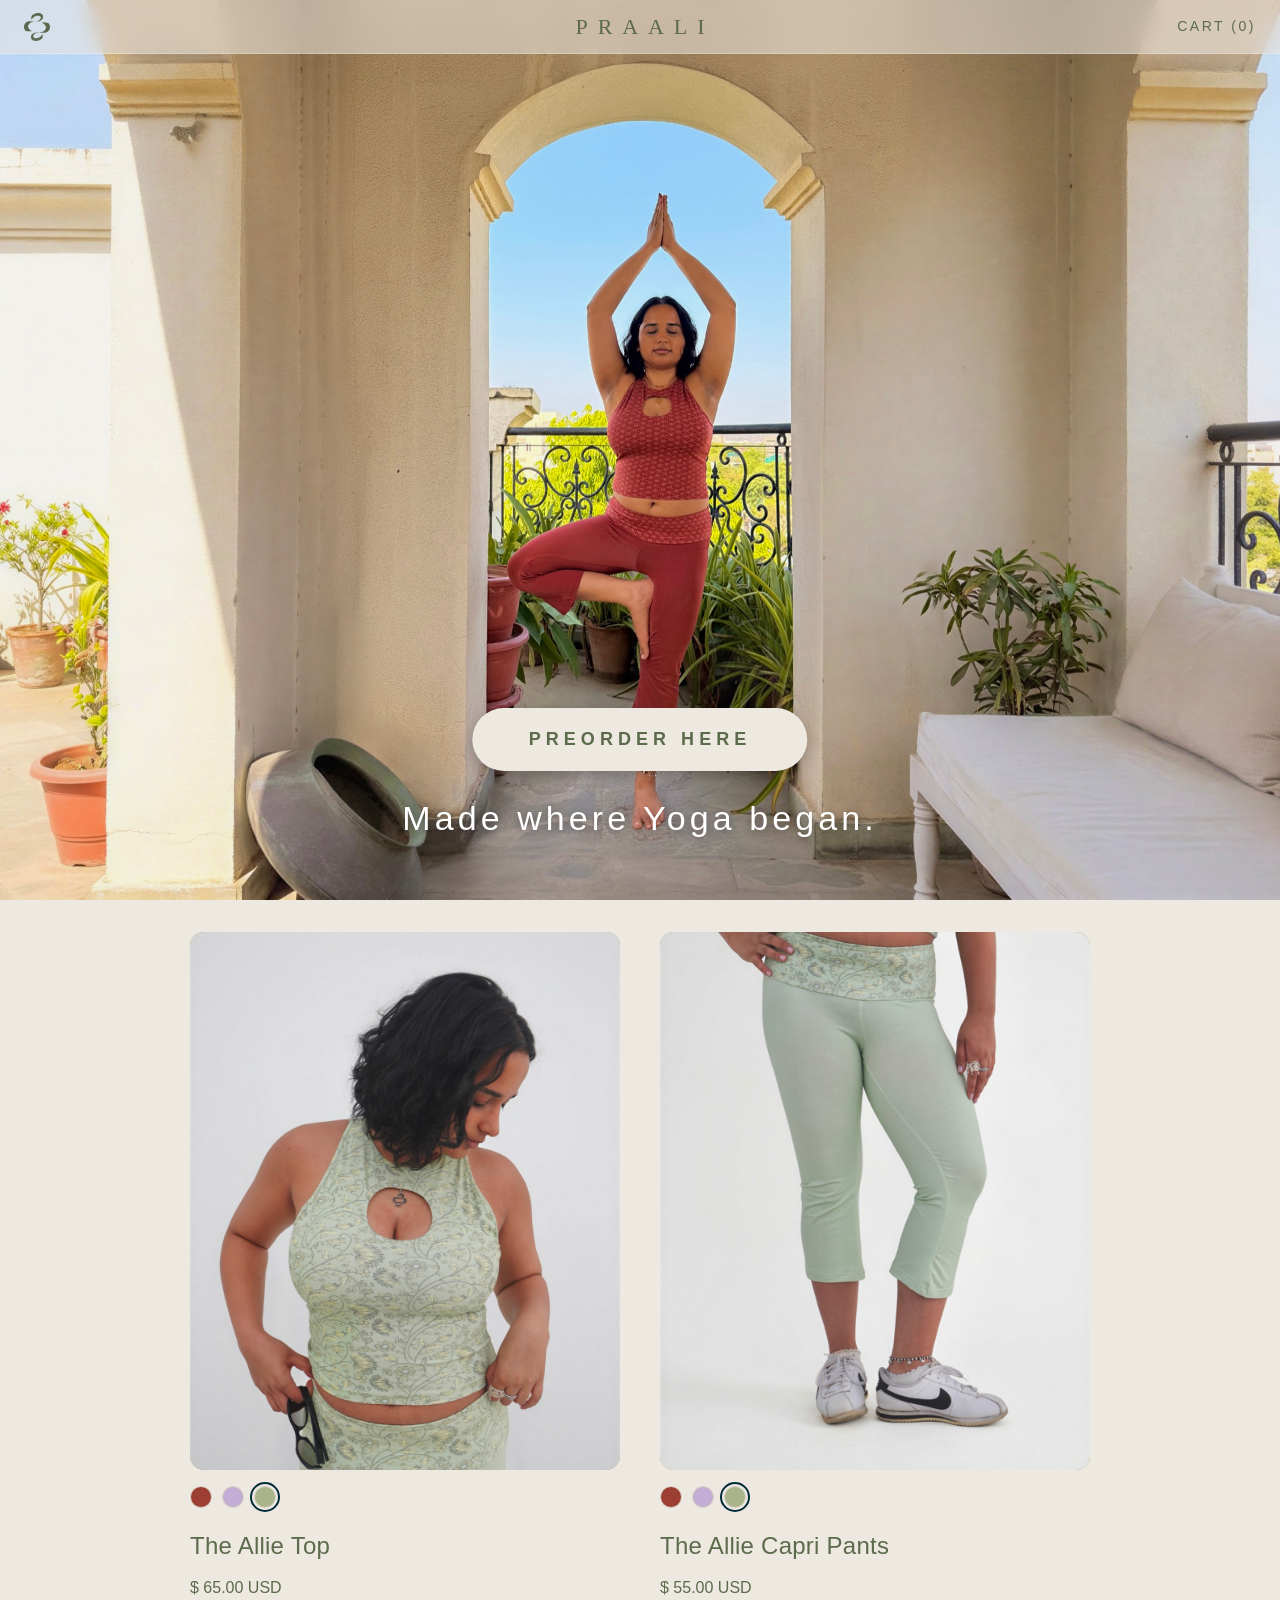
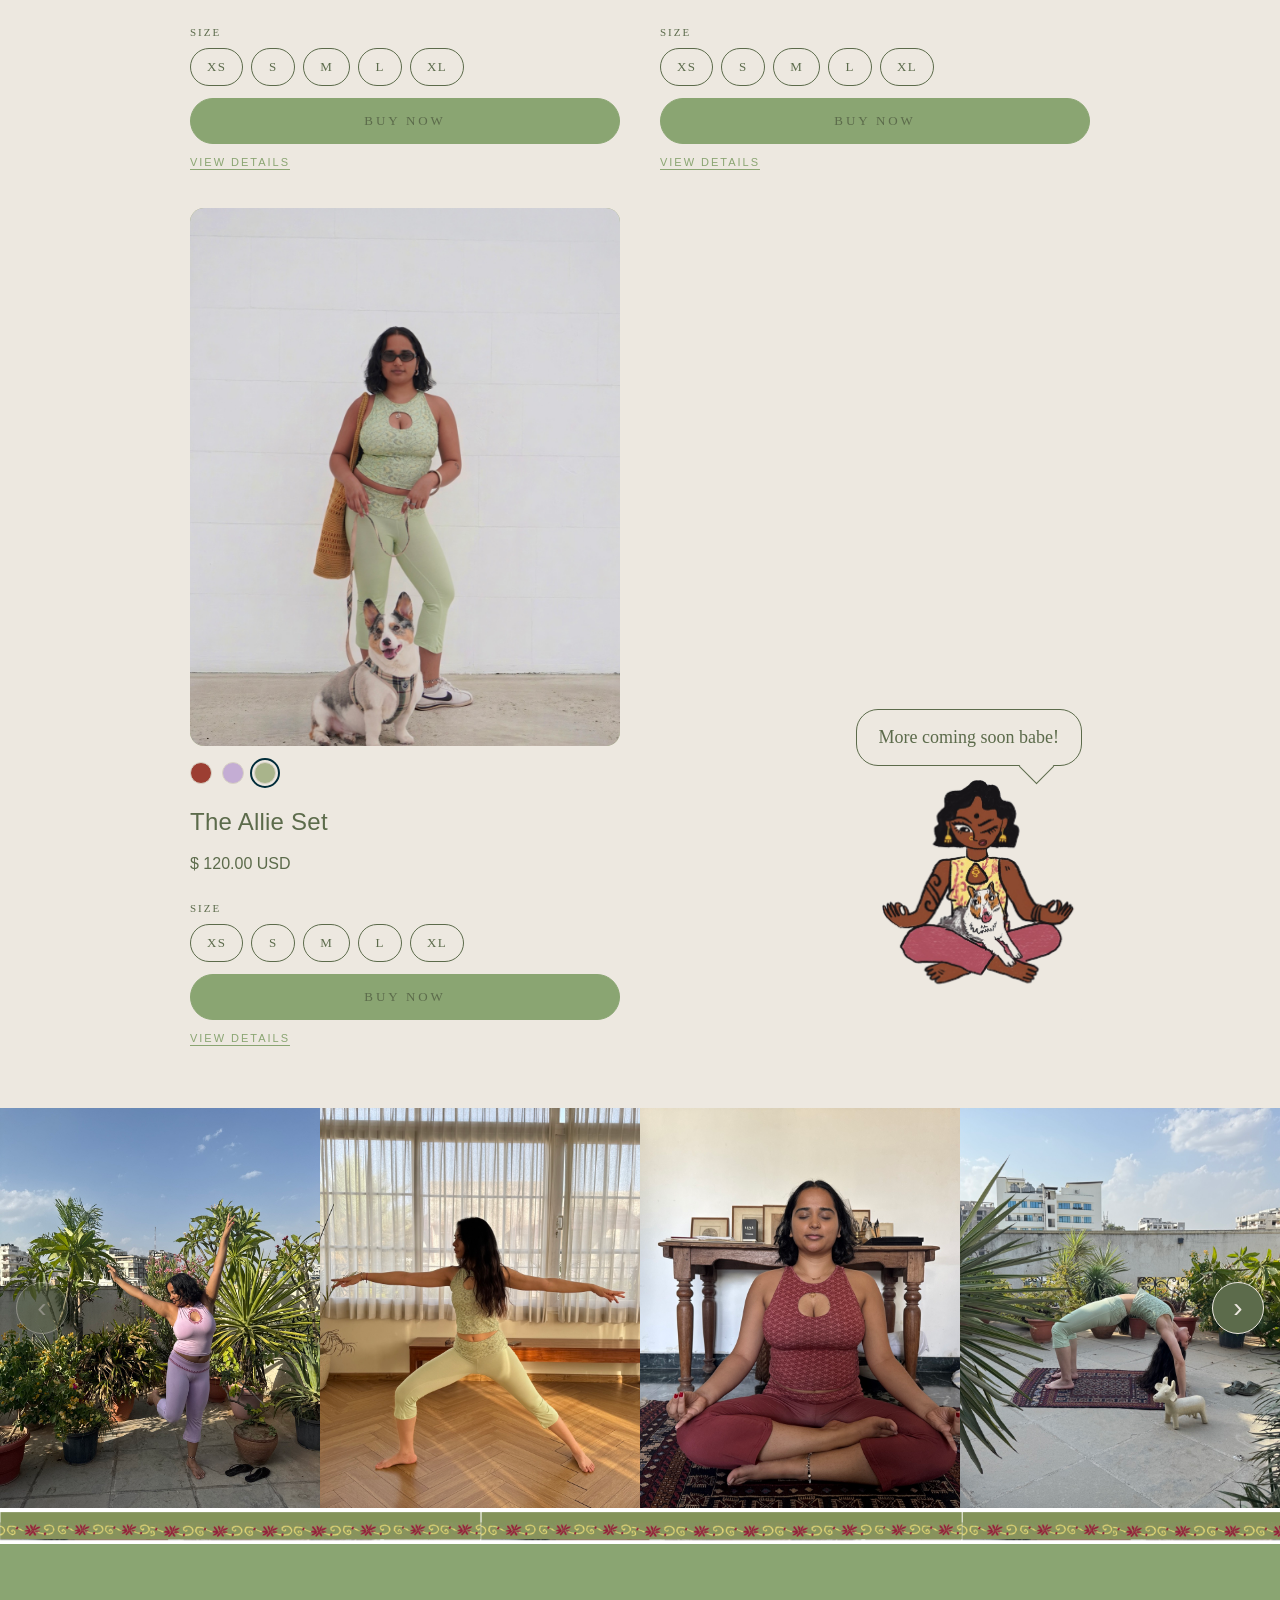
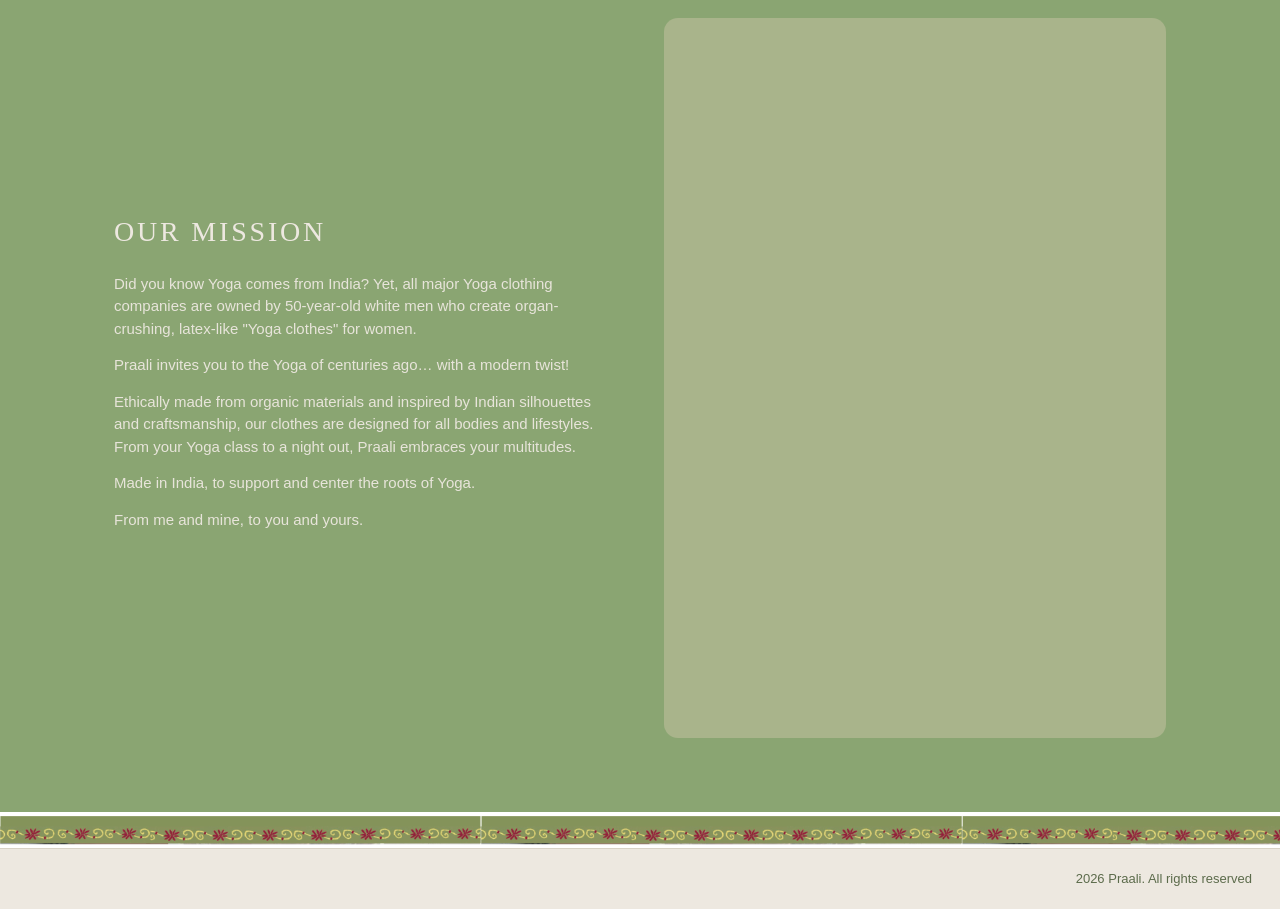
==== prototype/index.html @ 87def1d0 "Restructure: Shopify theme at root, prototype moved to prototype/ - Move all static HTML prototype f" ====
<!DOCTYPE html>
<html lang="en">
<head>
  <meta charset="UTF-8" />
  <meta name="viewport" content="width=device-width, initial-scale=1.0" />
  <title>PRAALI</title>
  <style>
    :root {
      --bg: #EDE8E0;
      --ink: #002C39;
      --muted: #596C45;
      --line: #d8d2c5;
      --accent: #002C39;
      --accent-ink: #FEE569;
      --highlight: #FEE569;
      --sage: #A9B48B;
      --sage-deep: #596C45;
      --placeholder: #A9B48B;
      --placeholder-ink: #002C39;
      --radius: 14px;
      --radius-lg: 22px;
      --brand-green: #5C6B4B;
      --brand-green-light: #8AA572;
      --shadow: 0 2px 12px rgba(0, 44, 57, 0.06);
    }

    * { box-sizing: border-box; margin: 0; padding: 0; }

    body {
      font-family: "Euphemia UCAS", "Euphemia", "Gadugi", "Segoe UI", "Helvetica Neue", Helvetica, Arial, sans-serif;
      background: var(--bg);
      color: var(--ink);
      line-height: 1.5;
      -webkit-font-smoothing: antialiased;
    }

    h1, h2, h3, h4, h5, h6 {
      font-family: "Telugu MN", "Noto Serif Telugu", "Georgia", "Times New Roman", serif;
      font-weight: 500;
    }

    .container { max-width: 1200px; margin: 0 auto; padding: 0 24px; }

    .site-header {
      position: fixed;
      top: 0;
      left: 0;
      right: 0;
      z-index: 100;
      background: rgba(237, 232, 224, 0.55);
      backdrop-filter: blur(10px);
      -webkit-backdrop-filter: blur(10px);
      border-bottom: 1px solid rgba(255, 255, 255, 0.25);
    }

    .header-inner {
      display: grid;
      grid-template-columns: 1fr auto 1fr;
      align-items: center;
      padding: 10px 24px;
      gap: 24px;
      max-width: none;
    }

    .nav-right { justify-self: end; }

    .brand-mark {
      justify-self: start;
      display: inline-flex;
      align-items: center;
      text-decoration: none;
    }
    .brand-mark img { height: 28px; width: auto; display: block; }

    .brand-wordmark {
      justify-self: center;
      font-family: "Telugu MN", "Noto Serif Telugu", "Georgia", "Times New Roman", serif;
      font-size: 22px;
      letter-spacing: 0.45em;
      color: #5C6B4B;
      text-decoration: none;
      font-weight: 500;
      padding-left: 0.45em;
    }

    .site-header .nav a,
    .site-header .cart-link {
      color: #5C6B4B;
      font-family: "Euphemia UCAS", "Euphemia", "Gadugi", "Segoe UI", "Helvetica Neue", Helvetica, Arial, sans-serif;
      font-size: 14px;
      letter-spacing: 0.18em;
    }

    .brand-mark img {
      filter: brightness(0) saturate(100%) invert(38%) sepia(13%) saturate(672%) hue-rotate(45deg) brightness(96%) contrast(89%);
    }

    .nav { display: flex; gap: 28px; }
    .nav a {
      color: var(--ink);
      text-decoration: none;
      font-size: 14px;
      letter-spacing: 0.08em;
      text-transform: uppercase;
    }
    .nav a:hover { opacity: 0.6; }

    .announcement-bar {
      background: var(--ink);
      color: var(--highlight);
      text-align: center;
      font-size: 13px;
      letter-spacing: 0.3em;
      text-transform: uppercase;
      font-weight: 600;
      padding: 10px 0;
    }

    .hero {
      padding: 0;
      position: relative;
      width: 100%;
      height: 100vh;
      overflow: hidden;
    }

    .hero-bg {
      width: 100%;
      height: 100%;
      object-fit: cover;
      object-position: 50% 90%;
      display: block;
    }

    .hero-overlay {
      position: absolute;
      bottom: 56px;
      left: 50%;
      transform: translateX(-50%);
      display: flex;
      flex-direction: column;
      align-items: center;
      gap: 22px;
      z-index: 2;
      text-align: center;
    }

    .hero-tagline {
      font-family: "Euphemia UCAS", "Euphemia", "Gadugi", "Segoe UI", "Helvetica Neue", Helvetica, Arial, sans-serif;
      font-size: 34px;
      color: #ffffff;
      margin: 0;
      text-shadow: 0 1px 8px rgba(0, 0, 0, 0.4);
      letter-spacing: 0.12em;
      font-weight: 400;
    }

    .products,
    .photo-strip,
    .about,
    .site-footer {
      position: relative;
      z-index: 1;
      background: var(--bg);
    }

    .about { background: var(--sage-deep); }

    .products { padding-top: 80px; }

    .hero-banner {
      display: grid;
      grid-template-columns: 1fr;
      background: var(--bg);
      overflow: hidden;
      width: 100%;
    }

    .hero-images {
      display: grid;
      grid-template-columns: repeat(3, 1fr);
      gap: 0;
      height: 460px;
    }

    .hero-images--single {
      grid-template-columns: 1fr;
    }

    .hero-carousel {
      display: block;
      position: relative;
      width: 100%;
      height: 100%;
    }

    .hero-slide {
      position: absolute;
      inset: 0;
      opacity: 0;
      transition: opacity 0.6s ease;
      pointer-events: none;
    }
    .hero-slide.is-active {
      opacity: 1;
      pointer-events: auto;
    }
    .hero-slide img {
      width: 100%;
      height: 100%;
      object-fit: cover;
      display: block;
    }

    .hero-arrow {
      position: absolute;
      top: 50%;
      transform: translateY(-50%);
      width: 40px;
      height: 40px;
      border-radius: 50%;
      border: none;
      background: var(--ink);
      color: var(--bg);
      font-size: 22px;
      line-height: 1;
      cursor: pointer;
      z-index: 3;
      display: flex;
      align-items: center;
      justify-content: center;
      padding: 0;
      box-shadow: 0 2px 6px rgba(0, 44, 57, 0.25);
      transition: background 0.15s ease;
    }
    .hero-arrow:hover { background: var(--sage-deep); }
    .hero-arrow-prev { left: 14px; }
    .hero-arrow-next { right: 14px; }

    .hero-dots {
      position: absolute;
      bottom: 14px;
      left: 50%;
      transform: translateX(-50%);
      display: flex;
      gap: 8px;
      z-index: 3;
    }
    .hero-dot {
      width: 8px;
      height: 8px;
      border-radius: 50%;
      background: rgba(0, 44, 57, 0.35);
      border: none;
      cursor: pointer;
      padding: 0;
      transition: background 0.15s ease;
    }
    .hero-dot.is-active { background: var(--ink); }

    .hero-center {
      position: absolute;
      top: 50%;
      left: 50%;
      transform: translate(-50%, -50%);
      z-index: 4;
      display: flex;
      flex-direction: column;
      align-items: center;
      gap: 20px;
      text-align: center;
    }

    .hero-headline {
      font-family: "Telugu MN", "Noto Serif Telugu", "Georgia", serif;
      font-size: 34px;
      color: var(--ink);
      letter-spacing: 0.03em;
      margin: 0;
      white-space: nowrap;
      font-weight: 500;
    }

    .hero-cta {
      background: var(--bg);
      color: var(--brand-green);
      padding: 18px 56px;
      border-radius: 999px;
      font-size: 18px;
      letter-spacing: 0.28em;
      text-transform: uppercase;
      font-weight: 600;
      text-decoration: none;
      white-space: nowrap;
      font-family: "Euphemia UCAS", "Euphemia", "Gadugi", "Segoe UI", "Helvetica Neue", Helvetica, Arial, sans-serif;
      box-shadow: 0 4px 14px rgba(0, 0, 0, 0.22);
      transition: all 0.2s ease;
    }

    .hero-cta:hover {
      background: var(--brand-green-light);
      color: var(--bg);
    }

    @media (max-width: 600px) {
      .hero-headline { font-size: 22px; }
      .hero-cta { padding: 12px 28px; font-size: 12px; }
    }

    .hero-img {
      background: var(--placeholder);
      overflow: hidden;
    }

    .hero-img img {
      width: 100%;
      height: 100%;
      object-fit: cover;
      display: block;
    }

    .hero-pitch {
      background: var(--ink);
      color: var(--bg);
      padding: 32px 28px;
      display: flex;
      flex-direction: column;
      justify-content: center;
      align-items: center;
      text-align: center;
      gap: 14px;
    }

    .hero-pitch-logo {
      width: 120px;
      height: auto;
      filter: brightness(0) invert(1);
    }

    .hero-pitch-headline {
      font-family: "Telugu MN", "Noto Serif Telugu", "Georgia", serif;
      font-size: 18px;
      letter-spacing: 0.05em;
      margin-top: 4px;
    }

    .hero-pitch-text {
      font-size: 13px;
      line-height: 1.6;
      opacity: 0.85;
      max-width: 240px;
    }

    .btn-pitch {
      background: var(--bg);
      color: var(--ink);
      border: 1px solid var(--bg);
      padding: 11px 28px;
      text-decoration: none;
      display: inline-block;
      border-radius: var(--radius);
      font-size: 13px;
      letter-spacing: 0.1em;
      text-transform: uppercase;
      font-weight: 500;
      cursor: pointer;
      margin-top: 6px;
      transition: all 0.2s ease;
    }

    .btn-pitch:hover {
      background: var(--highlight);
      border-color: var(--highlight);
      color: var(--ink);
    }

    .photo-strip { padding: 0; }

    .photo-strip-wrap {
      position: relative;
      overflow: hidden;
      width: 100%;
      --visible-count: 4;
    }

    .photo-strip-track {
      display: flex;
      width: 100%;
      transition: transform 0.45s ease;
    }

    .strip-img {
      flex: 0 0 calc(100% / var(--visible-count));
      aspect-ratio: 4 / 5;
      background: var(--placeholder);
      display: flex;
      align-items: center;
      justify-content: center;
      overflow: hidden;
    }

    .strip-img img {
      width: 100%;
      height: 100%;
      object-fit: cover;
      display: block;
    }

    .strip-arrow {
      position: absolute;
      top: 50%;
      transform: translateY(-50%);
      width: 52px;
      height: 52px;
      border-radius: 50%;
      border: 1.5px solid var(--bg);
      background: var(--brand-green);
      color: var(--bg);
      font-size: 28px;
      line-height: 1;
      cursor: pointer;
      z-index: 2;
      display: flex;
      align-items: center;
      justify-content: center;
      padding: 0;
      box-shadow: 0 4px 14px rgba(0, 44, 57, 0.35);
      transition: background 0.15s ease;
    }
    .strip-arrow:hover { background: var(--brand-green-light); }
    .strip-arrow:disabled { opacity: 0.35; cursor: default; }
    .strip-arrow-prev { left: 16px; }
    .strip-arrow-next { right: 16px; }

    .strip-img--contain {
      background: var(--bg);
    }

    .strip-img--contain img {
      object-fit: contain;
    }

    .products { padding: 32px 0 64px; }

    .product-grid {
      display: grid;
      grid-template-columns: repeat(2, 1fr);
      gap: 40px;
      max-width: 900px;
      margin: 0 auto;
    }

    .product-card { display: flex; flex-direction: column; gap: 12px; }

    .product-aside {
      display: flex;
      flex-direction: column;
      align-items: flex-end;
      justify-content: flex-end;
      gap: 14px;
      padding: 24px 8px 24px 60px;
    }

    .speech-bubble {
      background: var(--bg);
      border: 1.5px solid var(--brand-green);
      border-radius: 22px;
      padding: 14px 22px;
      font-family: "Telugu MN", "Noto Serif Telugu", "Georgia", serif;
      font-size: 18px;
      color: var(--brand-green);
      text-align: center;
      position: relative;
      max-width: 260px;
    }

    .speech-bubble::after {
      content: "";
      position: absolute;
      bottom: -14px;
      right: 32px;
      width: 24px;
      height: 24px;
      background: var(--bg);
      border-right: 1.5px solid var(--brand-green);
      border-bottom: 1.5px solid var(--brand-green);
      transform: rotate(45deg);
    }

    .character-illustration {
      width: 200px;
      height: auto;
      display: block;
      object-fit: contain;
    }

    .product-image {
      background: var(--placeholder);
      border-radius: var(--radius);
      aspect-ratio: 4 / 5;
      display: flex;
      align-items: center;
      justify-content: center;
      position: relative;
      border: none;
      cursor: pointer;
      padding: 0;
      width: 100%;
      height: auto;
      font: inherit;
      color: inherit;
      overflow: hidden;
    }

    .product-image:hover { opacity: 0.92; }

    .product-image img {
      width: 100%;
      height: 100%;
      object-fit: cover;
      display: block;
      border-radius: var(--radius);
    }

    .color-swatches { display: flex; gap: 10px; margin-top: 4px; }

    .swatch {
      width: 22px;
      height: 22px;
      border-radius: 50%;
      border: 1px solid var(--line);
      cursor: pointer;
      padding: 0;
      outline: 2px solid transparent;
      outline-offset: 2px;
      transition: outline-color 0.15s ease;
    }

    .swatch.is-active { outline-color: var(--ink); }

    .product-name {
      font-family: "Euphemia UCAS", "Euphemia", "Gadugi", "Segoe UI", "Helvetica Neue", Helvetica, Arial, sans-serif;
      font-size: 24px;
      font-weight: 500;
      margin-top: 8px;
      color: var(--brand-green);
      letter-spacing: 0.01em;
    }
    .product-price {
      font-size: 16px;
      color: var(--brand-green);
      margin-bottom: 4px;
    }

    .card-section { display: flex; flex-direction: column; gap: 8px; margin-top: 8px; }
    .card-section-label {
      font-family: "Telugu MN", "Noto Serif Telugu", "Georgia", "Times New Roman", serif;
      font-size: 11px;
      letter-spacing: 0.18em;
      color: var(--brand-green);
      text-transform: uppercase;
    }

    .details-link {
      align-self: flex-start;
      background: none;
      border: none;
      padding: 0;
      font-family: "Euphemia UCAS", "Euphemia", "Gadugi", "Segoe UI", "Helvetica Neue", Helvetica, Arial, sans-serif;
      color: var(--brand-green-light);
      text-decoration: underline;
      text-underline-offset: 3px;
      cursor: pointer;
      font-size: 11px;
      letter-spacing: 0.18em;
      text-transform: uppercase;
    }
    .details-link:hover { color: var(--brand-green); }

    .img-label {
      color: var(--placeholder-ink);
      font-size: 13px;
      letter-spacing: 0.15em;
      text-transform: uppercase;
    }

    .product-actions { display: flex; gap: 8px; }

    .btn {
      flex: 1;
      padding: 14px 16px;
      font-size: 13px;
      letter-spacing: 0.18em;
      text-transform: uppercase;
      border-radius: 999px;
      cursor: pointer;
      border: 1px solid var(--ink);
      transition: all 0.2s ease;
      font-weight: 500;
      font-family: "Telugu MN", "Noto Serif Telugu", "Georgia", serif;
    }

    .btn-primary {
      background: var(--brand-green-light);
      color: var(--brand-green);
      border-color: var(--brand-green-light);
      font-family: "Telugu MN", "Noto Serif Telugu", "Georgia", serif;
      font-weight: 500;
      letter-spacing: 0.22em;
    }
    .btn-primary:hover {
      background: var(--highlight);
      color: var(--brand-green);
      border-color: var(--brand-green);
    }

    .btn-secondary { background: transparent; color: var(--ink); }
    .btn-secondary:hover { background: var(--ink); color: var(--highlight); }

    .about {
      padding: 110px 0 110px;
      background: var(--brand-green-light);
      color: var(--bg);
      position: relative;
      z-index: 1;
    }

    .about::before,
    .about::after {
      content: "";
      position: absolute;
      left: 0;
      right: 0;
      height: 36px;
      background-image: url('assets/border-horizontal.png');
      background-repeat: repeat-x;
      background-size: auto 100%;
      background-position: left center;
      pointer-events: none;
    }
    .about::before { top: 0; }
    .about::after { bottom: 0; }

    .about-grid {
      gap: 64px;
      max-width: 1100px;
      margin: 0 auto;
    }

    .about-text {
      padding: 12px 0;
    }

    .about-logo {
      position: absolute;
      bottom: 20px;
      left: 28px;
      width: 36px;
      height: auto;
      filter: brightness(0) invert(1);
      opacity: 0.85;
    }
    .about-grid {
      display: grid;
      grid-template-columns: 1fr 1fr;
      gap: 48px;
      align-items: center;
    }
    .about-text h2 {
      font-size: 28px;
      letter-spacing: 0.1em;
      text-transform: uppercase;
      margin-bottom: 20px;
      color: var(--bg);
    }
    .about-text p { color: var(--bg); margin-bottom: 14px; font-size: 15px; opacity: 0.95; }

    .about-image {
      background: var(--placeholder);
      border-radius: var(--radius);
      aspect-ratio: 9 / 16;
      max-height: 720px;
      width: 100%;
      margin: 0 auto;
      display: flex;
      align-items: center;
      justify-content: center;
      overflow: hidden;
    }

    .about-image img,
    .about-image video {
      width: 100%;
      height: 100%;
      object-fit: cover;
      display: block;
    }

    .modal[hidden] { display: none; }
    .modal {
      position: fixed;
      inset: 0;
      z-index: 100;
      display: flex;
      align-items: center;
      justify-content: center;
      padding: 24px;
    }
    .modal-overlay {
      position: absolute;
      inset: 0;
      background: rgba(0, 44, 57, 0.55);
      backdrop-filter: blur(2px);
    }
    .modal-content {
      position: relative;
      background: var(--bg);
      border-radius: var(--radius);
      max-width: 1000px;
      width: 100%;
      max-height: 92vh;
      overflow-y: auto;
      box-shadow: 0 16px 48px rgba(0, 44, 57, 0.25);
    }
    .modal-close {
      position: absolute;
      top: 12px;
      right: 16px;
      background: none;
      border: none;
      font-size: 32px;
      line-height: 1;
      color: var(--ink);
      cursor: pointer;
      z-index: 2;
      padding: 4px 8px;
    }
    .modal-close:hover { color: var(--sage-deep); }

    .modal-grid { display: grid; grid-template-columns: 1fr 1fr; gap: 0; }
    .modal-image-col {
      display: flex;
      flex-direction: column;
      gap: 12px;
      padding: 28px 0 28px 28px;
    }

    .modal-image {
      background: var(--placeholder);
      aspect-ratio: 4 / 5;
      display: flex;
      align-items: center;
      justify-content: center;
      position: relative;
      overflow: hidden;
      border-radius: var(--radius);
    }

    .modal-flat {
      background: var(--bg);
      aspect-ratio: 4 / 3;
      overflow: hidden;
      border-radius: var(--radius);
      display: flex;
      align-items: center;
      justify-content: center;
    }

    .modal-flat[hidden] { display: none; }

    .modal-flat img {
      width: 100%;
      height: 100%;
      object-fit: cover;
      display: block;
    }

    .modal-image-img {
      width: 100%;
      height: 100%;
      object-fit: cover;
      display: block;
    }

    .modal-image-img[hidden] { display: none; }

    .carousel-arrow {
      position: absolute;
      top: 50%;
      transform: translateY(-50%);
      width: 48px;
      height: 48px;
      border-radius: 50%;
      border: 1.5px solid var(--bg);
      background: var(--brand-green);
      color: var(--bg);
      font-size: 26px;
      line-height: 1;
      cursor: pointer;
      display: flex;
      align-items: center;
      justify-content: center;
      transition: background 0.15s ease;
      z-index: 2;
      padding: 0;
      box-shadow: 0 4px 12px rgba(0, 44, 57, 0.25);
    }

    .carousel-arrow:hover { background: var(--brand-green-light); }
    .carousel-arrow-prev { left: 12px; }
    .carousel-arrow-next { right: 12px; }
    .carousel-arrow[hidden] { display: none; }

    .carousel-counter {
      position: absolute;
      bottom: 12px;
      left: 50%;
      transform: translateX(-50%);
      background: rgba(0, 44, 57, 0.7);
      color: var(--bg);
      padding: 4px 12px;
      border-radius: 999px;
      font-size: 12px;
      letter-spacing: 0.05em;
      z-index: 2;
    }
    .carousel-counter[hidden] { display: none; }
    .modal-details { padding: 40px 36px; position: relative; }

    .modal-header-row {
      display: flex;
      justify-content: space-between;
      align-items: flex-start;
      gap: 24px;
      margin-bottom: 18px;
    }
    .modal-header-text { display: flex; flex-direction: column; gap: 4px; }

    .modal-color-block {
      display: flex;
      flex-direction: column;
      align-items: flex-end;
      gap: 8px;
    }
    .modal-color-label {
      font-family: "Telugu MN", "Noto Serif Telugu", "Georgia", serif;
      color: var(--brand-green);
      font-size: 11px;
      letter-spacing: 0.16em;
      margin: 0;
    }

    .modal-corner-mark {
      position: absolute;
      bottom: 24px;
      right: 28px;
      width: 32px;
      height: auto;
      filter: brightness(0) saturate(100%) invert(38%) sepia(13%) saturate(672%) hue-rotate(45deg) brightness(96%) contrast(89%);
      opacity: 0.85;
    }

    .modal-title { font-size: 30px; letter-spacing: 0.04em; margin-bottom: 0; color: var(--brand-green); font-weight: 500; }
    .modal-tagline {
      font-size: 14px;
      color: var(--brand-green);
      line-height: 1.6;
      margin-bottom: 14px;
    }
    .modal-tagline[hidden] { display: none; }
    .modal-price {
      font-size: 14px;
      color: var(--brand-green);
      font-family: "Euphemia UCAS", "Euphemia", "Gadugi", "Segoe UI", "Helvetica Neue", Helvetica, Arial, sans-serif;
      margin: 0;
    }

    .modal-fit-note {
      font-size: 14px;
      color: var(--brand-green);
      line-height: 1.6;
      margin: 0 0 22px;
    }
    .modal-fit-note[hidden] { display: none; }

    .modal-bullets {
      list-style: none;
      padding: 0;
      margin: 0 0 22px;
      font-size: 14px;
      color: var(--brand-green);
      line-height: 1.7;
    }
    .modal-bullets[hidden] { display: none; }
    .modal-bullets li {
      padding: 3px 0 3px 22px;
      position: relative;
    }
    .modal-bullets li::before {
      content: "";
      position: absolute;
      left: 4px;
      top: 12px;
      width: 6px;
      height: 6px;
      border-radius: 50%;
      background: var(--brand-green);
    }

    .modal-section { margin-bottom: 22px; }
    .modal-section h4 {
      font-family: "Telugu MN", "Noto Serif Telugu", "Georgia", serif;
      font-size: 14px;
      text-transform: uppercase;
      letter-spacing: 0.16em;
      margin-bottom: 10px;
      color: var(--brand-green);
      font-weight: 500;
    }

    .modal-swatches { display: flex; gap: 10px; }

    .size-options { display: flex; gap: 8px; flex-wrap: wrap; }
    .size-option {
      padding: 10px 16px;
      min-width: 44px;
      border: 1px solid var(--brand-green);
      background: var(--bg);
      cursor: pointer;
      border-radius: 999px;
      font-family: "Telugu MN", "Noto Serif Telugu", "Georgia", serif;
      font-size: 13px;
      letter-spacing: 0.1em;
      color: var(--brand-green);
      text-align: center;
    }
    .size-option:hover, .size-option.is-active {
      border-color: var(--ink);
      background: var(--ink);
      color: var(--highlight);
    }

    .modal-actions { display: flex; gap: 8px; margin: 24px 0 28px; }

    .size-chart-desc {
      font-size: 14px;
      color: var(--brand-green);
      line-height: 1.55;
      margin-bottom: 12px;
    }

    .size-chart-unit {
      font-family: "Telugu MN", "Noto Serif Telugu", "Georgia", serif;
      font-size: 11px;
      color: var(--brand-green);
      letter-spacing: 0.16em;
      margin-bottom: 12px;
    }

    .size-chart-footer {
      margin-top: 18px;
    }

    .size-chart-footer h5 {
      font-family: "Telugu MN", "Noto Serif Telugu", "Georgia", serif;
      font-size: 15px;
      letter-spacing: 0.04em;
      margin-bottom: 8px;
      color: var(--brand-green);
      font-weight: 500;
    }

    .size-chart-footer p {
      font-family: "Telugu MN", "Noto Serif Telugu", "Georgia", serif;
      font-size: 11px;
      color: var(--brand-green-light);
      line-height: 1.7;
      letter-spacing: 0.12em;
    }

    .size-chart-footer a {
      color: var(--brand-green-light);
      text-decoration: underline;
      text-underline-offset: 2px;
    }

    .size-chart-footer a:hover {
      color: var(--brand-green);
    }

    .size-chart {
      width: 100%;
      border-collapse: separate;
      border-spacing: 0;
      font-family: "Telugu MN", "Noto Serif Telugu", "Georgia", serif;
      font-size: 12px;
      color: var(--brand-green);
      background: rgba(255, 255, 255, 0.5);
      border-radius: var(--radius);
      overflow: hidden;
    }
    .size-chart th, .size-chart td {
      text-align: left;
      padding: 10px 14px;
      letter-spacing: 0.1em;
    }
    .size-chart thead tr {
      background: rgba(138, 165, 114, 0.18);
    }
    .size-chart th {
      font-weight: 500;
      text-transform: uppercase;
      color: var(--brand-green);
    }
    .size-chart tbody tr + tr td {
      border-top: 1px solid rgba(138, 165, 114, 0.25);
    }

    .modal-facts { list-style: none; padding: 0; font-size: 14px; color: var(--muted); }
    .modal-facts li { padding: 4px 0; padding-left: 20px; position: relative; }
    .modal-facts li::before { content: "•"; position: absolute; left: 6px; color: var(--sage-deep); }

    body.modal-open { overflow: hidden; }

    .site-footer {
      border-top: 1px solid var(--line);
      padding: 20px 28px;
      color: var(--brand-green);
      font-size: 13px;
      background: var(--bg);
    }

    .footer-inner {
      display: flex;
      align-items: center;
      justify-content: flex-end;
      max-width: none;
    }

    .footer-logo {
      height: 32px;
      width: auto;
      filter: brightness(0) saturate(100%) invert(38%) sepia(13%) saturate(672%) hue-rotate(45deg) brightness(96%) contrast(89%);
    }

    .footer-copy { margin: 0; }

    @media (max-width: 900px) {
      .hero-banner {
        grid-template-columns: 1fr;
      }
      .photo-strip-wrap { --visible-count: 2; }
    }

    @media (max-width: 500px) {
      .photo-strip-wrap { --visible-count: 1; }
    }

    @media (max-width: 800px) {
      .product-grid { grid-template-columns: 1fr; }
      .about-grid { grid-template-columns: 1fr; }
      .about-image { order: -1; }
      .nav { gap: 12px; }
      .nav a { font-size: 12px; }
      .brand-wordmark { font-size: 16px; letter-spacing: 0.3em; padding-left: 0.3em; }
      .brand-mark img { height: 22px; }
      .hero-tagline { font-size: 22px; letter-spacing: 0.1em; }
      .hero-cta { font-size: 14px; padding: 14px 36px; letter-spacing: 0.22em; }
      .modal-grid { grid-template-columns: 1fr; }
      .modal-image-col { padding: 20px; }
      .modal-header-row { flex-direction: column; align-items: flex-start; gap: 14px; }
      .modal-color-block { align-items: flex-start; }
      .product-aside { padding: 16px 8px; align-items: center; }
      .character-illustration { width: 160px; }
    }

    @media (max-width: 760px) {
      .modal-grid { grid-template-columns: 1fr; }
      .modal-details { padding: 28px 24px; }
    }
  </style>
</head>
<body>
  <header class="site-header">
    <div class="container header-inner">
      <a href="#" class="brand-mark" aria-label="Praali home">
        <img src="assets/praali_mark.png" alt="Praali" />
      </a>
      <a href="#" class="brand-wordmark">PRAALI</a>
      <nav class="nav nav-right">
        <a href="#" class="cart-link">Cart (0)</a>
      </nav>
    </div>
  </header>

  <main>
    <!-- HERO: full-bleed single image -->
    <section class="hero">
      <img class="hero-bg" src="assets/hero-main.jpg" alt="" />
      <div class="hero-overlay">
        <a href="#shop" class="hero-cta">PREORDER HERE</a>
        <p class="hero-tagline">Made where Yoga began.</p>
      </div>
    </section>

    <!-- PRODUCT GRID -->
    <section id="shop" class="products">
      <div class="container">
        <div class="product-grid">
          <!-- Product 1 -->
          <article class="product-card" data-product="1">
            <button class="product-image" data-modal-open="1" aria-label="View The Allie Top details">
              <img src="assets/top-sage-front.jpg" alt="" />
            </button>
            <div class="color-swatches">
              <button class="swatch" data-color="0" style="background: #9C3E32;" aria-label="Cayenne"></button>
              <button class="swatch" data-color="1" style="background: #C4ADD4;" aria-label="Lilac"></button>
              <button class="swatch is-active" data-color="2" style="background: #A9B48B;" aria-label="Sage Green"></button>
            </div>
            <h3 class="product-name">The Allie Top</h3>
            <p class="product-price">$ 65.00 USD</p>
            <div class="card-section">
              <span class="card-section-label">Size</span>
              <div class="size-options" data-card-sizes></div>
            </div>
            <div class="product-actions">
              <button class="btn btn-primary">Buy Now</button>
            </div>
            <button class="details-link" data-modal-open="1">View details</button>
          </article>

          <!-- Product 2 -->
          <article class="product-card" data-product="2">
            <button class="product-image" data-modal-open="2" aria-label="View The Allie Capri Pants details">
              <img src="assets/capri-sage-front.jpg" alt="" />
            </button>
            <div class="color-swatches">
              <button class="swatch" data-color="0" style="background: #9C3E32;" aria-label="Cayenne"></button>
              <button class="swatch" data-color="1" style="background: #C4ADD4;" aria-label="Lilac"></button>
              <button class="swatch is-active" data-color="2" style="background: #A9B48B;" aria-label="Sage Green"></button>
            </div>
            <h3 class="product-name">The Allie Capri Pants</h3>
            <p class="product-price">$ 55.00 USD</p>
            <div class="card-section">
              <span class="card-section-label">Size</span>
              <div class="size-options" data-card-sizes></div>
            </div>
            <div class="product-actions">
              <button class="btn btn-primary">Buy Now</button>
            </div>
            <button class="details-link" data-modal-open="2">View details</button>
          </article>

          <!-- Product 3 — The Allie Set -->
          <article class="product-card" data-product="3">
            <button class="product-image" data-modal-open="3" aria-label="View The Allie Set details">
              <img src="assets/set-sage-front.jpg" alt="" />
            </button>
            <div class="color-swatches">
              <button class="swatch" data-color="0" style="background: #9C3E32;" aria-label="Cayenne"></button>
              <button class="swatch" data-color="1" style="background: #C4ADD4;" aria-label="Lilac"></button>
              <button class="swatch is-active" data-color="2" style="background: #A9B48B;" aria-label="Sage Green"></button>
            </div>
            <h3 class="product-name">The Allie Set</h3>
            <p class="product-price">$ 120.00 USD</p>
            <div class="card-section">
              <span class="card-section-label">Size</span>
              <div class="size-options" data-card-sizes></div>
            </div>
            <div class="product-actions">
              <button class="btn btn-primary">Buy Now</button>
            </div>
            <button class="details-link" data-modal-open="3">View details</button>
          </article>

          <aside class="product-aside" aria-hidden="true">
            <div class="speech-bubble">More coming soon babe!</div>
            <img class="character-illustration" src="assets/illustration.png" alt="" />
          </aside>
        </div>
      </div>
    </section>

    <!-- PRODUCT DETAIL MODAL -->
    <div class="modal" id="productModal" hidden>
      <div class="modal-overlay" data-modal-close></div>
      <div class="modal-content" role="dialog" aria-modal="true" aria-labelledby="modalTitle">
        <button class="modal-close" data-modal-close aria-label="Close">×</button>
        <div class="modal-grid">
          <div class="modal-image-col">
            <div class="modal-image" data-modal-image>
              <img class="modal-image-img" data-modal-image-img alt="" hidden />
              <span class="img-label" data-modal-image-label></span>
              <button class="carousel-arrow carousel-arrow-prev" data-carousel-prev aria-label="Previous image" hidden>‹</button>
              <button class="carousel-arrow carousel-arrow-next" data-carousel-next aria-label="Next image" hidden>›</button>
              <div class="carousel-counter" data-carousel-counter hidden></div>
            </div>
            <div class="modal-flat" data-modal-flat hidden>
              <img data-modal-flat-img alt="" />
            </div>
          </div>
          <div class="modal-details">
            <div class="modal-header-row">
              <div class="modal-header-text">
                <h2 class="modal-title" id="modalTitle"></h2>
                <p class="modal-price" data-modal-price></p>
              </div>
              <div class="modal-color-block">
                <div class="modal-swatches" data-modal-swatches></div>
                <p class="modal-color-label">COLOR : <span data-modal-color-name></span></p>
              </div>
            </div>

            <p class="modal-tagline" data-modal-tagline hidden></p>

            <ul class="modal-bullets" data-modal-bullets hidden></ul>

            <p class="modal-fit-note" data-modal-fit-note hidden></p>

            <div class="modal-section">
              <h4>Size</h4>
              <div class="size-options" data-modal-sizes></div>
            </div>

            <div class="modal-actions">
              <button class="btn btn-primary">Buy Now</button>
            </div>

            <div class="modal-section">
              <h4>Size Chart</h4>
              <p class="size-chart-desc">Fits true to size, with a little bit of stretch to accommodate for our everchanging bodies and lots of breath and movement.</p>
              <p class="size-chart-unit">ALL MEASUREMENTS ARE IN INCHES.</p>
              <table class="size-chart">
                <thead data-modal-size-thead></thead>
                <tbody data-modal-size-chart></tbody>
              </table>
              <div class="size-chart-footer">
                <h5>Don't see your size yet?</h5>
                <p>AS A NEW BRAND WE'RE THOUGHTFULLY GROWING OUR SIZE RANGE AND WOULD LOVE YOUR INPUT. IF YOU'D LIKE TO SEE YOUR SIZE IN FUTURE DROPS, LEAVE YOUR SIZING DETAILS <a href="https://forms.gle/4sgG7rauw2V9cXoq8" target="_blank" rel="noopener">HERE</a>.</p>
              </div>
            </div>
            <img class="modal-corner-mark" src="assets/praali_mark.png" alt="" />
          </div>
        </div>
      </div>
    </div>

    <!-- PHOTO STRIP -->
    <section class="photo-strip">
      <div class="photo-strip-wrap">
        <button class="strip-arrow strip-arrow-prev" data-strip-prev aria-label="Previous">‹</button>
        <button class="strip-arrow strip-arrow-next" data-strip-next aria-label="Next">›</button>
        <div class="photo-strip-track" data-strip-track>
          <div class="strip-img"><img src="assets/gallery-1.jpg" alt="" /></div>
          <div class="strip-img"><img src="assets/gallery-2.jpg" alt="" /></div>
          <div class="strip-img"><img src="assets/gallery-3.jpg" alt="" /></div>
          <div class="strip-img"><img src="assets/gallery-4.jpg" alt="" /></div>
          <div class="strip-img"><img src="assets/gallery-5.jpg" alt="" /></div>
          <div class="strip-img"><img src="assets/gallery-6.jpg" alt="" /></div>
        </div>
      </div>
    </section>

    <!-- ABOUT -->
    <section id="about" class="about">
      <div class="container about-grid">
        <div class="about-text">
          <h2>Our Mission</h2>
          <p>Did you know Yoga comes from India? Yet, all major Yoga clothing companies are owned by 50-year-old white men who create organ-crushing, latex-like "Yoga clothes" for women.</p>
          <p>Praali invites you to the Yoga of centuries ago… with a modern twist!</p>
          <p>Ethically made from organic materials and inspired by Indian silhouettes and craftsmanship, our clothes are designed for all bodies and lifestyles. From your Yoga class to a night out, Praali embraces your multitudes.</p>
          <p>Made in India, to support and center the roots of Yoga.</p>
          <p>From me and mine, to you and yours.</p>
        </div>
        <div class="about-image">
          <video src="assets/mission.mov" autoplay muted loop playsinline></video>
        </div>
      </div>
    </section>
  </main>

  <footer class="site-footer">
    <div class="footer-inner">
      <p class="footer-copy"><span id="year"></span> Praali. All rights reserved</p>
    </div>
  </footer>

  <script>
    (function () {
      const yearEl = document.getElementById('year');
      if (yearEl) yearEl.textContent = new Date().getFullYear();

      const products = {
        '1': {
          name: 'The Allie Top',
          tagline: 'Finally, yoga clothing with embroidery and cute prints!',
          price: '$ 65.00 USD',
          fitNote: "I'm 5'2, wearing a medium. I have a shorter torso, lil tummy, and a DD chest.",
          defaultColorIndex: 2,
          colors: [
            {
              name: 'Cayenne', hex: '#9C3E32',
              images: ['assets/top-cayenne-front.jpg', 'assets/top-cayenne-side.jpg', 'assets/top-cayenne-back.jpg'],
              flat: 'assets/top-cayenne-flat.jpg'
            },
            {
              name: 'Lilac', hex: '#C4ADD4',
              images: ['assets/top-lilac-front.jpg', 'assets/top-lilac-side.jpg', 'assets/top-lilac-back.jpg'],
              flat: 'assets/top-lilac-flat.jpg'
            },
            {
              name: 'Sage Green', hex: '#A9B48B',
              images: ['assets/top-sage-front.jpg', 'assets/top-sage-side.jpg', 'assets/top-sage-back.jpg'],
              flat: 'assets/top-sage-flat.jpg'
            }
          ],
          sizes: ['XS', 'S', 'M', 'L', 'XL'],
          sizeColumns: [
            { label: 'Bust', key: 'bust' },
            { label: 'Waist', key: 'waist' },
            { label: 'Length', key: 'length' }
          ],
          sizeChart: [
            { size: 'XS', bust: '30–32', waist: '24–26', length: '17' },
            { size: 'S',  bust: '32–34', waist: '26–28', length: '17.25' },
            { size: 'M',  bust: '34–36', waist: '28–30', length: '17.5' },
            { size: 'L',  bust: '36–38', waist: '30–32', length: '17.75' },
            { size: 'XL', bust: '38–40', waist: '32–34', length: '18' }
          ],
          bullets: [
            'Built in sports bra',
            '95% cotton 5% natural elastane',
            'Washer and dryer friendly ofc',
            'Made in India <3',
            'Ethically made, everyone say thank you to my masterji Vikas ji!'
          ]
        },
        '2': {
          name: 'The Allie Capri Pants',
          tagline: 'Finally, yoga clothing with embroidery and cute prints!',
          price: '$ 55.00 USD',
          fitNote: "I'm 5'2, wearing a medium. I have a shorter torso, lil tummy, and a DD chest.",
          defaultColorIndex: 2,
          colors: [
            {
              name: 'Cayenne', hex: '#9C3E32',
              images: ['assets/capri-cayenne-front.jpg', 'assets/capri-cayenne-side.jpg', 'assets/capri-cayenne-back.jpg'],
              flat: 'assets/capri-cayenne-flat.jpg'
            },
            {
              name: 'Lilac', hex: '#C4ADD4',
              images: ['assets/capri-lilac-front.jpg', 'assets/capri-lilac-side.jpg', 'assets/capri-lilac-back.jpg'],
              flat: 'assets/capri-lilac-flat.jpg'
            },
            {
              name: 'Sage Green', hex: '#A9B48B',
              images: ['assets/capri-sage-front.jpg', 'assets/capri-sage-side.jpg', 'assets/capri-sage-back.jpg'],
              flat: 'assets/capri-sage-flat.jpg'
            }
          ],
          sizes: ['XS', 'S', 'M', 'L', 'XL'],
          sizeColumns: [
            { label: 'Waist', key: 'waist' },
            { label: 'Hip',   key: 'hip' },
            { label: 'Length', key: 'length' }
          ],
          sizeChart: [
            { size: 'XS', waist: '24–26', hip: '34–36', length: '27.25' },
            { size: 'S',  waist: '26–28', hip: '36–38', length: '27.6' },
            { size: 'M',  waist: '28–30', hip: '38–40', length: '28' },
            { size: 'L',  waist: '30–32', hip: '40–42', length: '28.6' },
            { size: 'XL', waist: '32–34', hip: '42–44', length: '29' }
          ],
          bullets: [
            'Mid/low waist. Designed to be worn however feels most comfortable for you!',
            'Slight flare at the bottom',
            '95% cotton 5% natural elastane',
            'Washer and dryer friendly ofc',
            'Made in India <3',
            'Ethically made, everyone say thank you to my masterji Vikas ji!'
          ]
        },
        '3': {
          name: 'The Allie Set',
          tagline: 'Finally, yoga clothing with embroidery and cute prints!',
          price: '$ 120.00 USD',
          fitNote: "I'm 5'2, wearing a medium. I have a shorter torso, lil tummy, and a DD chest.",
          defaultColorIndex: 2,
          colors: [
            {
              name: 'Cayenne', hex: '#9C3E32',
              images: ['assets/set-cayenne-front.jpg', 'assets/set-cayenne-angle.jpg', 'assets/set-cayenne-side.jpg', 'assets/set-cayenne-back.jpg'],
              flat: 'assets/set-cayenne-flat.jpg'
            },
            {
              name: 'Lilac', hex: '#C4ADD4',
              images: ['assets/set-lilac-front.jpg', 'assets/set-lilac-angle.jpg', 'assets/set-lilac-side.jpg', 'assets/set-lilac-back.jpg'],
              flat: 'assets/set-lilac-flat.jpg'
            },
            {
              name: 'Sage Green', hex: '#A9B48B',
              images: ['assets/set-sage-front.jpg', 'assets/set-sage-angle.jpg', 'assets/set-sage-side.jpg', 'assets/set-sage-back.jpg'],
              flat: 'assets/set-sage-flat.jpg'
            }
          ],
          sizes: ['XS', 'S', 'M', 'L', 'XL'],
          sizeColumns: [
            { label: 'Bust',  key: 'bust' },
            { label: 'Waist', key: 'waist' },
            { label: 'Hip',   key: 'hip' }
          ],
          sizeChart: [
            { size: 'XS', bust: '30–32', waist: '24–26', hip: '34–36' },
            { size: 'S',  bust: '32–34', waist: '26–28', hip: '36–38' },
            { size: 'M',  bust: '34–36', waist: '28–30', hip: '38–40' },
            { size: 'L',  bust: '36–38', waist: '30–32', hip: '40–42' },
            { size: 'XL', bust: '38–40', waist: '32–34', hip: '42–44' }
          ],
          bullets: [
            'Built in sports bra',
            'Mid/low waist. Designed to be worn however feels most comfortable for you!',
            'Slight flare at the bottom',
            '95% cotton 5% natural elastane',
            'Washer and dryer friendly ofc',
            'Made in India <3',
            'Ethically made, everyone say thank you to my masterji Vikas ji!'
          ]
        }
      };

      document.querySelectorAll('.product-card').forEach(card => {
        const productId = card.dataset.product;
        const product = products[productId];
        if (!product) return;

        const swatches = card.querySelectorAll('.swatch');
        const imageLabel = card.querySelector('.product-image .img-label');

        const cardImg = card.querySelector('.product-image img');
        swatches.forEach((s, i) => {
          s.addEventListener('click', (e) => {
            e.stopPropagation();
            swatches.forEach(x => x.classList.remove('is-active'));
            s.classList.add('is-active');
            const color = product.colors[i];
            if (cardImg && color.images && color.images[0]) {
              cardImg.src = color.images[0];
            }
            if (imageLabel) {
              imageLabel.textContent = `${product.name.toLowerCase()} — ${color.name.toLowerCase()}`;
            }
          });
        });

        const cardSizes = card.querySelector('[data-card-sizes]');
        if (cardSizes) {
          product.sizes.forEach(size => {
            const b = document.createElement('button');
            b.className = 'size-option';
            b.textContent = size;
            b.addEventListener('click', (e) => {
              e.stopPropagation();
              cardSizes.querySelectorAll('.size-option').forEach(x => x.classList.remove('is-active'));
              b.classList.add('is-active');
            });
            cardSizes.appendChild(b);
          });
        }
      });

      const modal = document.getElementById('productModal');
      const modalTitle = modal.querySelector('[id="modalTitle"]');
      const modalPrice = modal.querySelector('[data-modal-price]');
      const modalImageLabel = modal.querySelector('[data-modal-image-label]');
      const modalImage = modal.querySelector('[data-modal-image]');
      const modalImageImg = modal.querySelector('[data-modal-image-img]');
      const carouselPrev = modal.querySelector('[data-carousel-prev]');
      const carouselNext = modal.querySelector('[data-carousel-next]');
      const carouselCounter = modal.querySelector('[data-carousel-counter]');
      const modalSwatches = modal.querySelector('[data-modal-swatches]');
      const modalColorName = modal.querySelector('[data-modal-color-name]');
      const modalSizes = modal.querySelector('[data-modal-sizes]');
      const modalSizeChart = modal.querySelector('[data-modal-size-chart]');
      const modalSizeThead = modal.querySelector('[data-modal-size-thead]');
      const modalTagline = modal.querySelector('[data-modal-tagline]');
      const modalFitNote = modal.querySelector('[data-modal-fit-note]');
      const modalBullets = modal.querySelector('[data-modal-bullets]');
      const modalFlat = modal.querySelector('[data-modal-flat]');
      const modalFlatImg = modal.querySelector('[data-modal-flat-img]');

      let carouselIndex = 0;
      let carouselImages = [];

      function renderCarousel(index) {
        if (!carouselImages.length) return;
        carouselIndex = (index + carouselImages.length) % carouselImages.length;
        modalImageImg.src = carouselImages[carouselIndex];
        carouselCounter.textContent = `${carouselIndex + 1} / ${carouselImages.length}`;
      }

      carouselPrev.addEventListener('click', (e) => {
        e.stopPropagation();
        renderCarousel(carouselIndex - 1);
      });
      carouselNext.addEventListener('click', (e) => {
        e.stopPropagation();
        renderCarousel(carouselIndex + 1);
      });

      function isLight(hex) {
        const h = hex.replace('#', '');
        const r = parseInt(h.slice(0, 2), 16);
        const g = parseInt(h.slice(2, 4), 16);
        const b = parseInt(h.slice(4, 6), 16);
        return (r * 0.299 + g * 0.587 + b * 0.114) > 160;
      }

      function renderColor(product, index) {
        const color = product.colors[index];
        modalColorName.textContent = color.name;
        modalSwatches.querySelectorAll('.swatch').forEach((s, i) => {
          s.classList.toggle('is-active', i === index);
        });

        if (color.flat) {
          modalFlatImg.src = color.flat;
          modalFlat.hidden = false;
        } else {
          modalFlat.hidden = true;
        }

        const imgs = (color.images && color.images.length) ? color.images : (product.images || []);
        if (imgs.length) {
          carouselImages = imgs;
          modalImageImg.hidden = false;
          modalImageLabel.hidden = true;
          modalImage.style.background = '';
          carouselPrev.hidden = imgs.length <= 1;
          carouselNext.hidden = imgs.length <= 1;
          carouselCounter.hidden = imgs.length <= 1;
          renderCarousel(0);
        } else {
          carouselImages = [];
          modalImageImg.hidden = true;
          modalImageLabel.hidden = false;
          modalImage.style.background = color.hex;
          modalImageLabel.textContent = `${product.name.toLowerCase()} — ${color.name.toLowerCase()}`;
          modalImageLabel.style.color = isLight(color.hex) ? '#002C39' : '#EDE8E0';
          carouselPrev.hidden = true;
          carouselNext.hidden = true;
          carouselCounter.hidden = true;
        }
      }

      function openModal(productId) {
        const product = products[productId];
        if (!product) return;

        modalTitle.textContent = product.name;
        modalPrice.textContent = product.price;

        if (product.tagline) {
          modalTagline.textContent = product.tagline;
          modalTagline.hidden = false;
        } else {
          modalTagline.hidden = true;
        }

        if (product.fitNote) {
          modalFitNote.textContent = product.fitNote;
          modalFitNote.hidden = false;
        } else {
          modalFitNote.hidden = true;
        }

        modalBullets.innerHTML = '';
        if (product.bullets && product.bullets.length) {
          product.bullets.forEach(b => {
            const li = document.createElement('li');
            li.textContent = b;
            modalBullets.appendChild(li);
          });
          modalBullets.hidden = false;
        } else {
          modalBullets.hidden = true;
        }


        modalSwatches.innerHTML = '';
        product.colors.forEach((c, i) => {
          const b = document.createElement('button');
          b.className = 'swatch';
          b.style.background = c.hex;
          b.setAttribute('aria-label', c.name);
          b.addEventListener('click', () => renderColor(product, i));
          modalSwatches.appendChild(b);
        });

        modalSizes.innerHTML = '';
        product.sizes.forEach(size => {
          const b = document.createElement('button');
          b.className = 'size-option';
          b.textContent = size;
          b.addEventListener('click', () => {
            modalSizes.querySelectorAll('.size-option').forEach(x => x.classList.remove('is-active'));
            b.classList.add('is-active');
          });
          modalSizes.appendChild(b);
        });

        const sizeCols = product.sizeColumns || [
          { label: 'Bust', key: 'bust' },
          { label: 'Waist', key: 'waist' },
          { label: 'Length', key: 'length' }
        ];
        modalSizeThead.innerHTML = `<tr><th>Size</th>${sizeCols.map(c => `<th>${c.label}</th>`).join('')}</tr>`;
        modalSizeChart.innerHTML = '';
        product.sizeChart.forEach(row => {
          const tr = document.createElement('tr');
          tr.innerHTML = `<td>${row.size}</td>${sizeCols.map(c => `<td>${row[c.key] || ''}</td>`).join('')}`;
          modalSizeChart.appendChild(tr);
        });

        renderColor(product, product.defaultColorIndex || 0);

        modal.hidden = false;
        document.body.classList.add('modal-open');
      }

      function closeModal() {
        modal.hidden = true;
        document.body.classList.remove('modal-open');
      }

      document.querySelectorAll('[data-modal-open]').forEach(el => {
        el.addEventListener('click', (e) => {
          e.preventDefault();
          e.stopPropagation();
          openModal(el.dataset.modalOpen);
        });
      });

      modal.querySelectorAll('[data-modal-close]').forEach(el => {
        el.addEventListener('click', closeModal);
      });

      document.addEventListener('keydown', (e) => {
        if (e.key === 'Escape' && !modal.hidden) closeModal();
      });

      /* HERO CAROUSEL */
      const heroSlides = document.querySelectorAll('.hero-slide');
      const heroDots = document.querySelectorAll('.hero-dot');
      const heroPrev = document.querySelector('[data-hero-prev]');
      const heroNext = document.querySelector('[data-hero-next]');
      if (heroSlides.length) {
        let heroIndex = 0;
        let heroTimer;

        function showHero(i) {
          heroIndex = (i + heroSlides.length) % heroSlides.length;
          heroSlides.forEach((s, idx) => s.classList.toggle('is-active', idx === heroIndex));
          heroDots.forEach((d, idx) => d.classList.toggle('is-active', idx === heroIndex));
        }

        function startHeroAuto() {
          stopHeroAuto();
          heroTimer = setInterval(() => showHero(heroIndex + 1), 5000);
        }
        function stopHeroAuto() {
          if (heroTimer) clearInterval(heroTimer);
        }

        heroPrev.addEventListener('click', () => { showHero(heroIndex - 1); startHeroAuto(); });
        heroNext.addEventListener('click', () => { showHero(heroIndex + 1); startHeroAuto(); });
        heroDots.forEach((d, idx) => {
          d.addEventListener('click', () => { showHero(idx); startHeroAuto(); });
        });
        startHeroAuto();
      }

      /* PHOTO STRIP CAROUSEL */
      const stripWrap = document.querySelector('.photo-strip-wrap');
      const stripTrack = document.querySelector('[data-strip-track]');
      const stripPrev = document.querySelector('[data-strip-prev]');
      const stripNext = document.querySelector('[data-strip-next]');
      if (stripWrap && stripTrack) {
        const stripCount = stripTrack.querySelectorAll('.strip-img').length;
        let stripIndex = 0;

        function getVisible() {
          const v = parseFloat(getComputedStyle(stripWrap).getPropertyValue('--visible-count'));
          return v > 0 ? v : 4;
        }

        function updateStrip() {
          const visible = getVisible();
          const max = Math.max(0, stripCount - visible);
          if (stripIndex > max) stripIndex = max;
          if (stripIndex < 0) stripIndex = 0;
          const shift = stripIndex * (100 / visible);
          stripTrack.style.transform = `translateX(-${shift}%)`;
          stripPrev.disabled = stripIndex === 0;
          stripNext.disabled = stripIndex >= max;
        }

        stripPrev.addEventListener('click', () => { stripIndex -= 1; updateStrip(); });
        stripNext.addEventListener('click', () => { stripIndex += 1; updateStrip(); });
        window.addEventListener('resize', updateStrip);
        updateStrip();
      }
    })();
  </script>
</body>
</html>
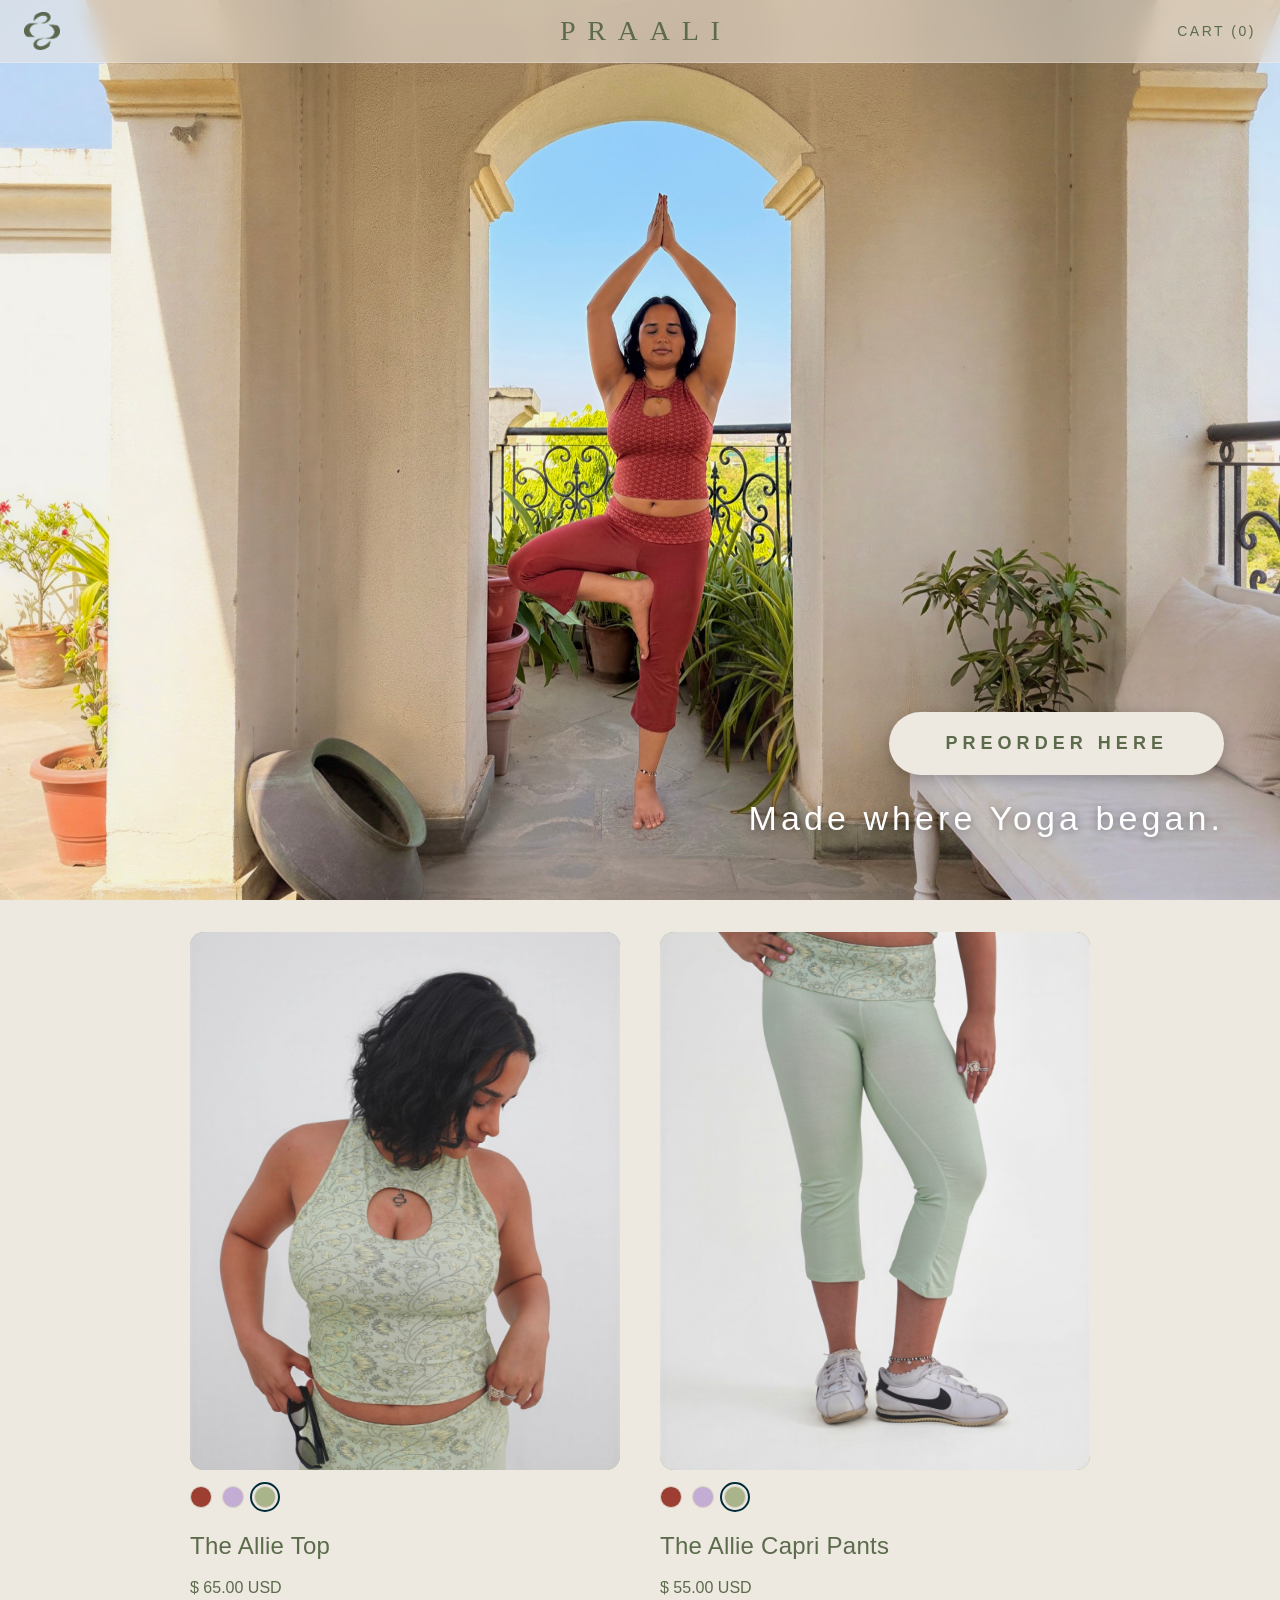
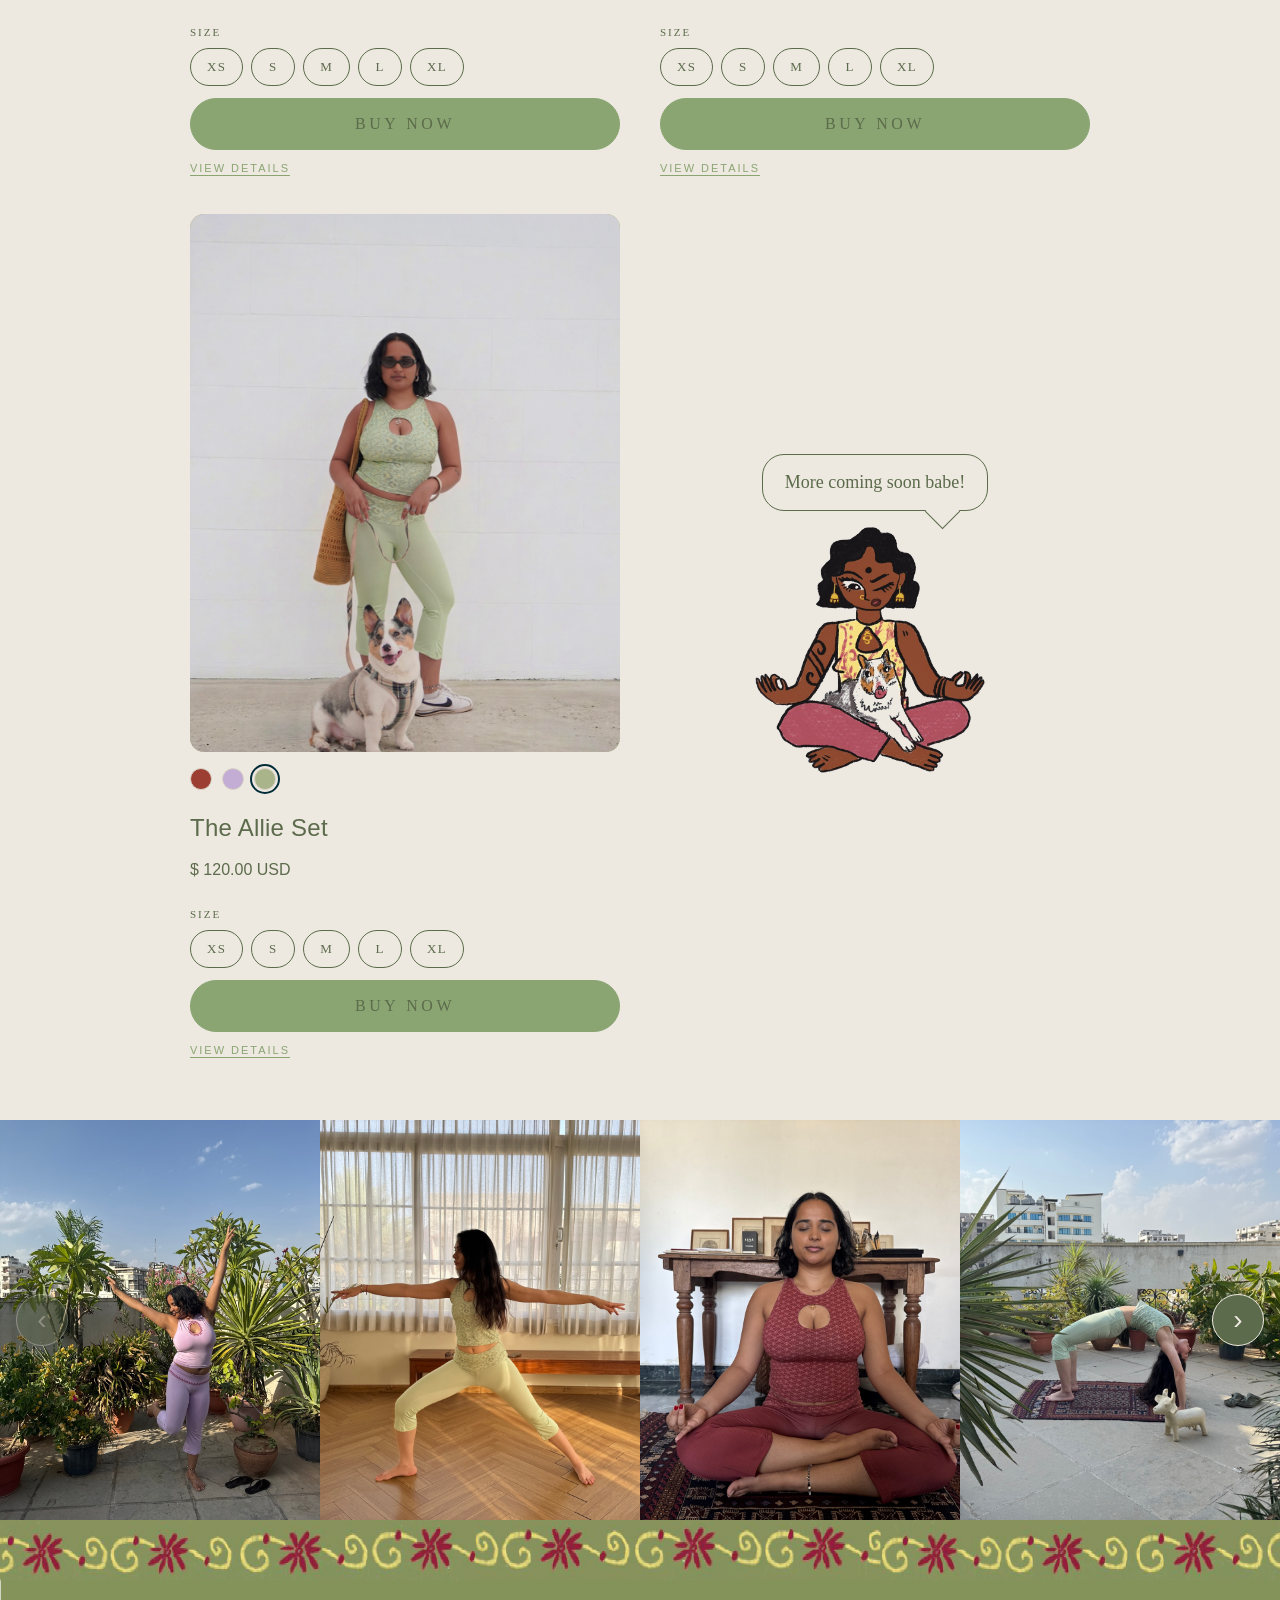
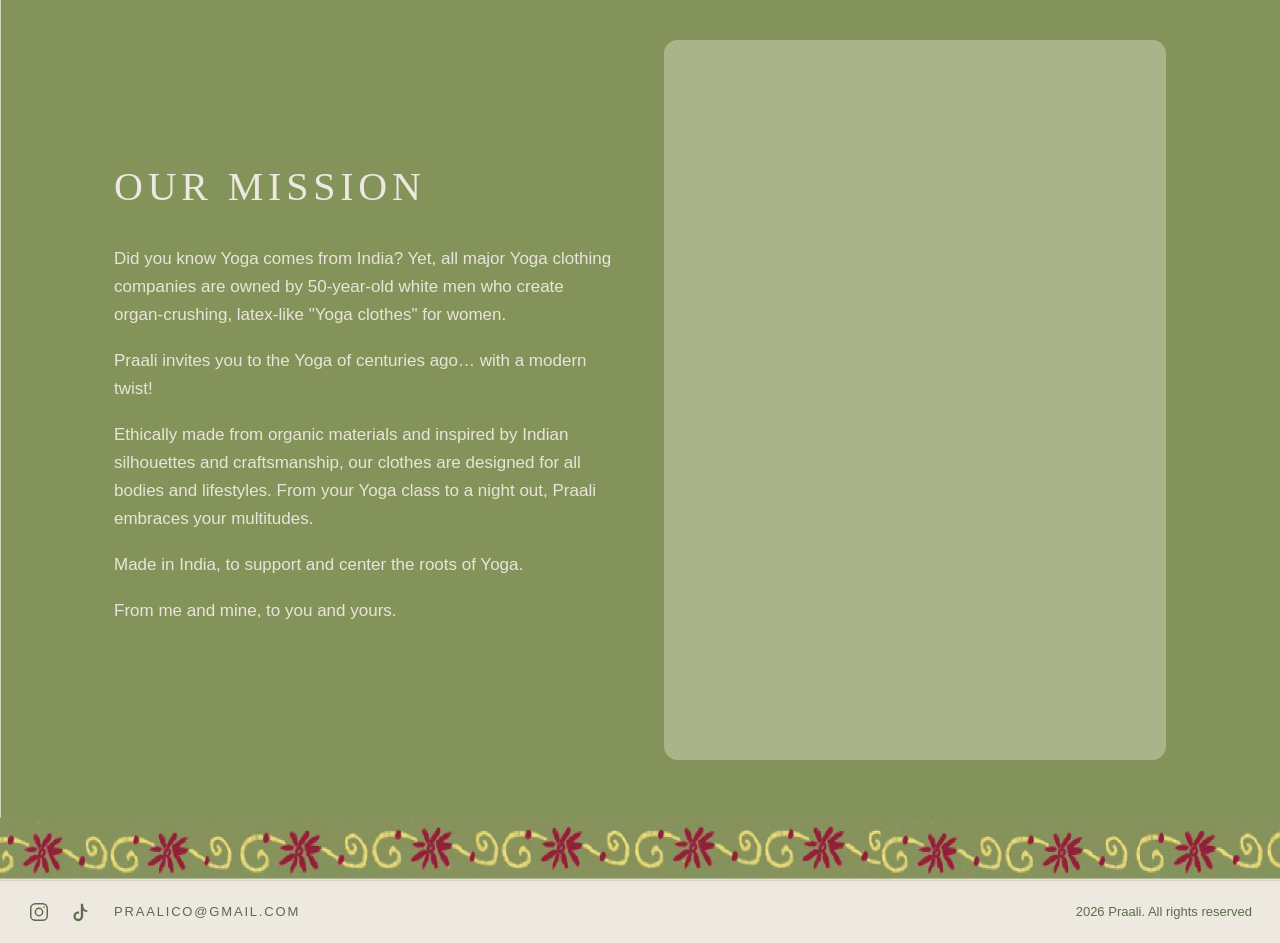
==== commit 104c7e33: "Round of review edits on the prototype - Bigger header: 28px PRAALI wordmark, 38px logo mark - Bigge" ====
--- a/prototype/index.html
+++ b/prototype/index.html
@@ -70,17 +70,17 @@
       align-items: center;
       text-decoration: none;
     }
-    .brand-mark img { height: 28px; width: auto; display: block; }
+    .brand-mark img { height: 38px; width: auto; display: block; }
 
     .brand-wordmark {
       justify-self: center;
       font-family: "Telugu MN", "Noto Serif Telugu", "Georgia", "Times New Roman", serif;
-      font-size: 22px;
-      letter-spacing: 0.45em;
+      font-size: 28px;
+      letter-spacing: 0.42em;
       color: #5C6B4B;
       text-decoration: none;
       font-weight: 500;
-      padding-left: 0.45em;
+      padding-left: 0.42em;
     }
 
     .site-header .nav a,
@@ -135,14 +135,13 @@
     .hero-overlay {
       position: absolute;
       bottom: 56px;
-      left: 50%;
-      transform: translateX(-50%);
+      right: 56px;
       display: flex;
       flex-direction: column;
-      align-items: center;
-      gap: 22px;
+      align-items: flex-end;
+      gap: 18px;
       z-index: 2;
-      text-align: center;
+      text-align: right;
     }
 
     .hero-tagline {
@@ -455,10 +454,10 @@
     .product-aside {
       display: flex;
       flex-direction: column;
-      align-items: flex-end;
-      justify-content: flex-end;
-      gap: 14px;
-      padding: 24px 8px 24px 60px;
+      align-items: center;
+      justify-content: center;
+      gap: 16px;
+      padding: 24px 8px;
     }
 
     .speech-bubble {
@@ -488,7 +487,7 @@
     }
 
     .character-illustration {
-      width: 200px;
+      width: 240px;
       height: auto;
       display: block;
       object-fit: contain;
@@ -588,9 +587,9 @@
 
     .btn {
       flex: 1;
-      padding: 14px 16px;
-      font-size: 13px;
-      letter-spacing: 0.18em;
+      padding: 16px 18px;
+      font-size: 16px;
+      letter-spacing: 0.22em;
       text-transform: uppercase;
       border-radius: 999px;
       cursor: pointer;
@@ -618,28 +617,16 @@
     .btn-secondary:hover { background: var(--ink); color: var(--highlight); }
 
     .about {
-      padding: 110px 0 110px;
-      background: var(--brand-green-light);
+      padding: 120px 0 120px;
+      background-color: var(--brand-green-light);
+      background-image: url('assets/mission-banner.png');
+      background-repeat: no-repeat;
+      background-size: 100% 100%;
+      background-position: center;
       color: var(--bg);
       position: relative;
       z-index: 1;
     }
-
-    .about::before,
-    .about::after {
-      content: "";
-      position: absolute;
-      left: 0;
-      right: 0;
-      height: 36px;
-      background-image: url('assets/border-horizontal.png');
-      background-repeat: repeat-x;
-      background-size: auto 100%;
-      background-position: left center;
-      pointer-events: none;
-    }
-    .about::before { top: 0; }
-    .about::after { bottom: 0; }
 
     .about-grid {
       gap: 64px;
@@ -667,13 +654,21 @@
       align-items: center;
     }
     .about-text h2 {
-      font-size: 28px;
-      letter-spacing: 0.1em;
+      font-family: "Telugu MN", "Noto Serif Telugu", "Georgia", "Times New Roman", serif;
+      font-size: 40px;
+      letter-spacing: 0.12em;
       text-transform: uppercase;
-      margin-bottom: 20px;
+      margin-bottom: 28px;
       color: var(--bg);
-    }
-    .about-text p { color: var(--bg); margin-bottom: 14px; font-size: 15px; opacity: 0.95; }
+      font-weight: 500;
+    }
+    .about-text p {
+      color: var(--bg);
+      margin-bottom: 18px;
+      font-size: 17px;
+      line-height: 1.65;
+      opacity: 0.96;
+    }
 
     .about-image {
       background: var(--placeholder);
@@ -709,8 +704,8 @@
     .modal-overlay {
       position: absolute;
       inset: 0;
-      background: rgba(0, 44, 57, 0.55);
-      backdrop-filter: blur(2px);
+      background: rgba(237, 232, 224, 0.78);
+      backdrop-filter: blur(4px);
     }
     .modal-content {
       position: relative;
@@ -737,7 +732,12 @@
     }
     .modal-close:hover { color: var(--sage-deep); }
 
-    .modal-grid { display: grid; grid-template-columns: 1fr 1fr; gap: 0; }
+    .modal-grid {
+      display: grid;
+      grid-template-columns: 1fr 1fr;
+      gap: 0;
+      align-items: stretch;
+    }
     .modal-image-col {
       display: flex;
       flex-direction: column;
@@ -754,16 +754,18 @@
       position: relative;
       overflow: hidden;
       border-radius: var(--radius);
+      flex: 0 0 auto;
     }
 
     .modal-flat {
       background: var(--bg);
-      aspect-ratio: 4 / 3;
       overflow: hidden;
       border-radius: var(--radius);
       display: flex;
       align-items: center;
       justify-content: center;
+      flex: 1 1 auto;
+      min-height: 240px;
     }
 
     .modal-flat[hidden] { display: none; }
@@ -992,28 +994,36 @@
       width: 100%;
       border-collapse: separate;
       border-spacing: 0;
-      font-family: "Telugu MN", "Noto Serif Telugu", "Georgia", serif;
-      font-size: 12px;
-      color: var(--brand-green);
-      background: rgba(255, 255, 255, 0.5);
+      font-family: "Euphemia UCAS", "Euphemia", "Gadugi", "Segoe UI", "Helvetica Neue", Helvetica, Arial, sans-serif;
+      font-size: 15px;
+      color: #4A5C39;
+      background: rgba(244, 240, 226, 0.45);
       border-radius: var(--radius);
       overflow: hidden;
     }
     .size-chart th, .size-chart td {
       text-align: left;
-      padding: 10px 14px;
-      letter-spacing: 0.1em;
+      padding: 16px 20px;
     }
     .size-chart thead tr {
-      background: rgba(138, 165, 114, 0.18);
+      background: rgba(176, 168, 142, 0.45);
     }
     .size-chart th {
       font-weight: 500;
       text-transform: uppercase;
-      color: var(--brand-green);
+      color: #4A5C39;
+      font-size: 11px;
+      letter-spacing: 0.22em;
+    }
+    .size-chart tbody td {
+      color: #4A5C39;
+      letter-spacing: 0.04em;
+    }
+    .size-chart tbody td:first-child {
+      font-weight: 500;
     }
     .size-chart tbody tr + tr td {
-      border-top: 1px solid rgba(138, 165, 114, 0.25);
+      border-top: 1px solid rgba(74, 92, 57, 0.2);
     }
 
     .modal-facts { list-style: none; padding: 0; font-size: 14px; color: var(--muted); }
@@ -1033,9 +1043,33 @@
     .footer-inner {
       display: flex;
       align-items: center;
-      justify-content: flex-end;
+      justify-content: space-between;
+      gap: 24px;
       max-width: none;
     }
+    .footer-social {
+      display: flex;
+      align-items: center;
+      gap: 18px;
+    }
+    .footer-icon {
+      color: var(--brand-green);
+      display: inline-flex;
+      align-items: center;
+      justify-content: center;
+      transition: color 0.15s ease;
+    }
+    .footer-icon:hover { color: var(--brand-green-light); }
+    .footer-link {
+      color: var(--brand-green);
+      font-family: "Euphemia UCAS", "Euphemia", "Gadugi", "Segoe UI", "Helvetica Neue", Helvetica, Arial, sans-serif;
+      font-size: 13px;
+      letter-spacing: 0.14em;
+      text-transform: uppercase;
+      text-decoration: none;
+      margin-left: 6px;
+    }
+    .footer-link:hover { color: var(--brand-green-light); }
 
     .footer-logo {
       height: 32px;
@@ -1281,6 +1315,21 @@
 
   <footer class="site-footer">
     <div class="footer-inner">
+      <div class="footer-social">
+        <a href="https://www.instagram.com/" target="_blank" rel="noopener" aria-label="Instagram" class="footer-icon">
+          <svg viewBox="0 0 24 24" width="22" height="22" fill="none" stroke="currentColor" stroke-width="1.6" stroke-linecap="round" stroke-linejoin="round">
+            <rect x="3" y="3" width="18" height="18" rx="5" />
+            <circle cx="12" cy="12" r="4" />
+            <circle cx="17.5" cy="6.5" r="0.9" fill="currentColor" stroke="none" />
+          </svg>
+        </a>
+        <a href="https://www.tiktok.com/" target="_blank" rel="noopener" aria-label="TikTok" class="footer-icon">
+          <svg viewBox="0 0 24 24" width="22" height="22" fill="currentColor">
+            <path d="M16.5 3v2.4a4.6 4.6 0 0 0 4.6 4.6V12a7 7 0 0 1-4.6-1.7v6.4a5.3 5.3 0 1 1-5.3-5.3c.3 0 .6 0 .9.1v2.5a2.8 2.8 0 1 0 1.9 2.7V3h2.5z"/>
+          </svg>
+        </a>
+        <a href="mailto:praalico@gmail.com" class="footer-link">praalico@gmail.com</a>
+      </div>
       <p class="footer-copy"><span id="year"></span> Praali. All rights reserved</p>
     </div>
   </footer>
@@ -1329,6 +1378,7 @@
           ],
           bullets: [
             'Built in sports bra',
+            'Prints inspired by blockprint, kashida embroidery, and bandhej',
             '95% cotton 5% natural elastane',
             'Washer and dryer friendly ofc',
             'Made in India <3',
@@ -1374,6 +1424,7 @@
           bullets: [
             'Mid/low waist. Designed to be worn however feels most comfortable for you!',
             'Slight flare at the bottom',
+            'Prints inspired by blockprint, kashida embroidery, and bandhej',
             '95% cotton 5% natural elastane',
             'Washer and dryer friendly ofc',
             'Made in India <3',
@@ -1420,6 +1471,7 @@
             'Built in sports bra',
             'Mid/low waist. Designed to be worn however feels most comfortable for you!',
             'Slight flare at the bottom',
+            'Prints inspired by blockprint, kashida embroidery, and bandhej',
             '95% cotton 5% natural elastane',
             'Washer and dryer friendly ofc',
             'Made in India <3',
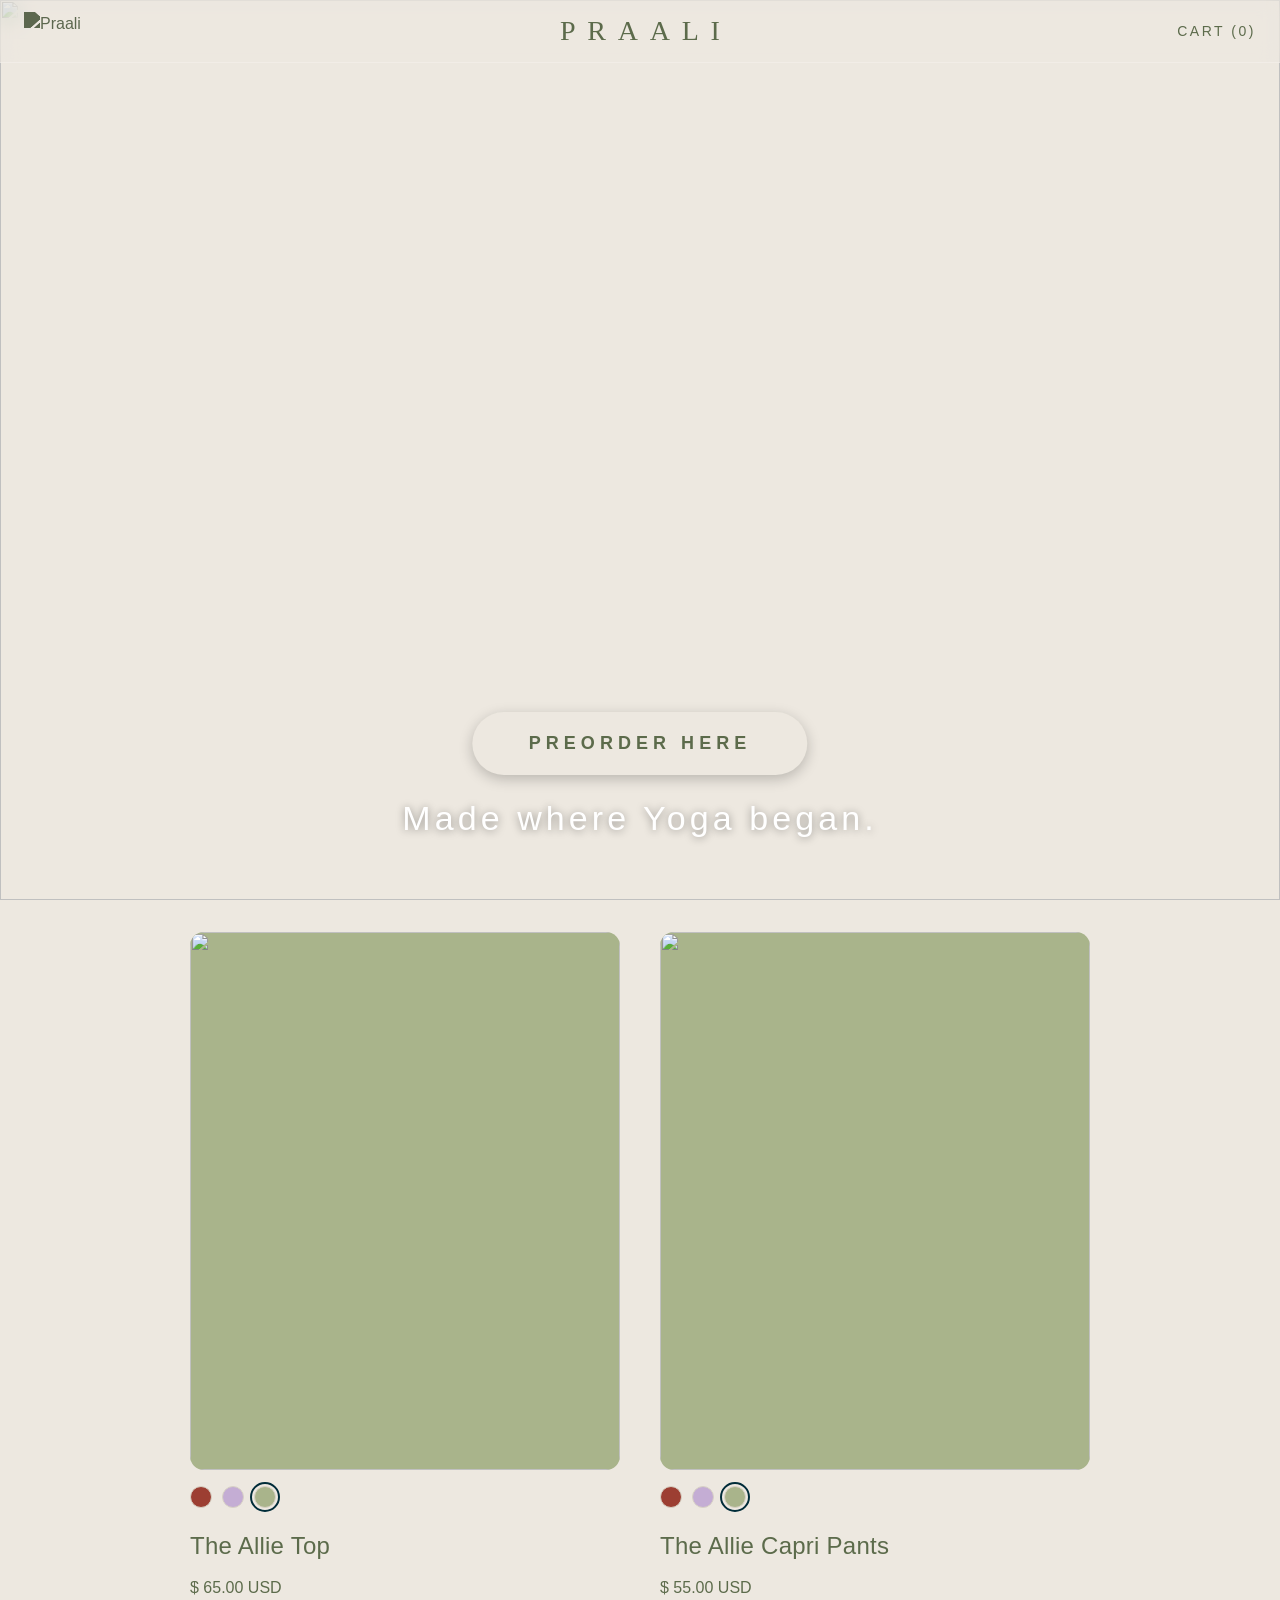
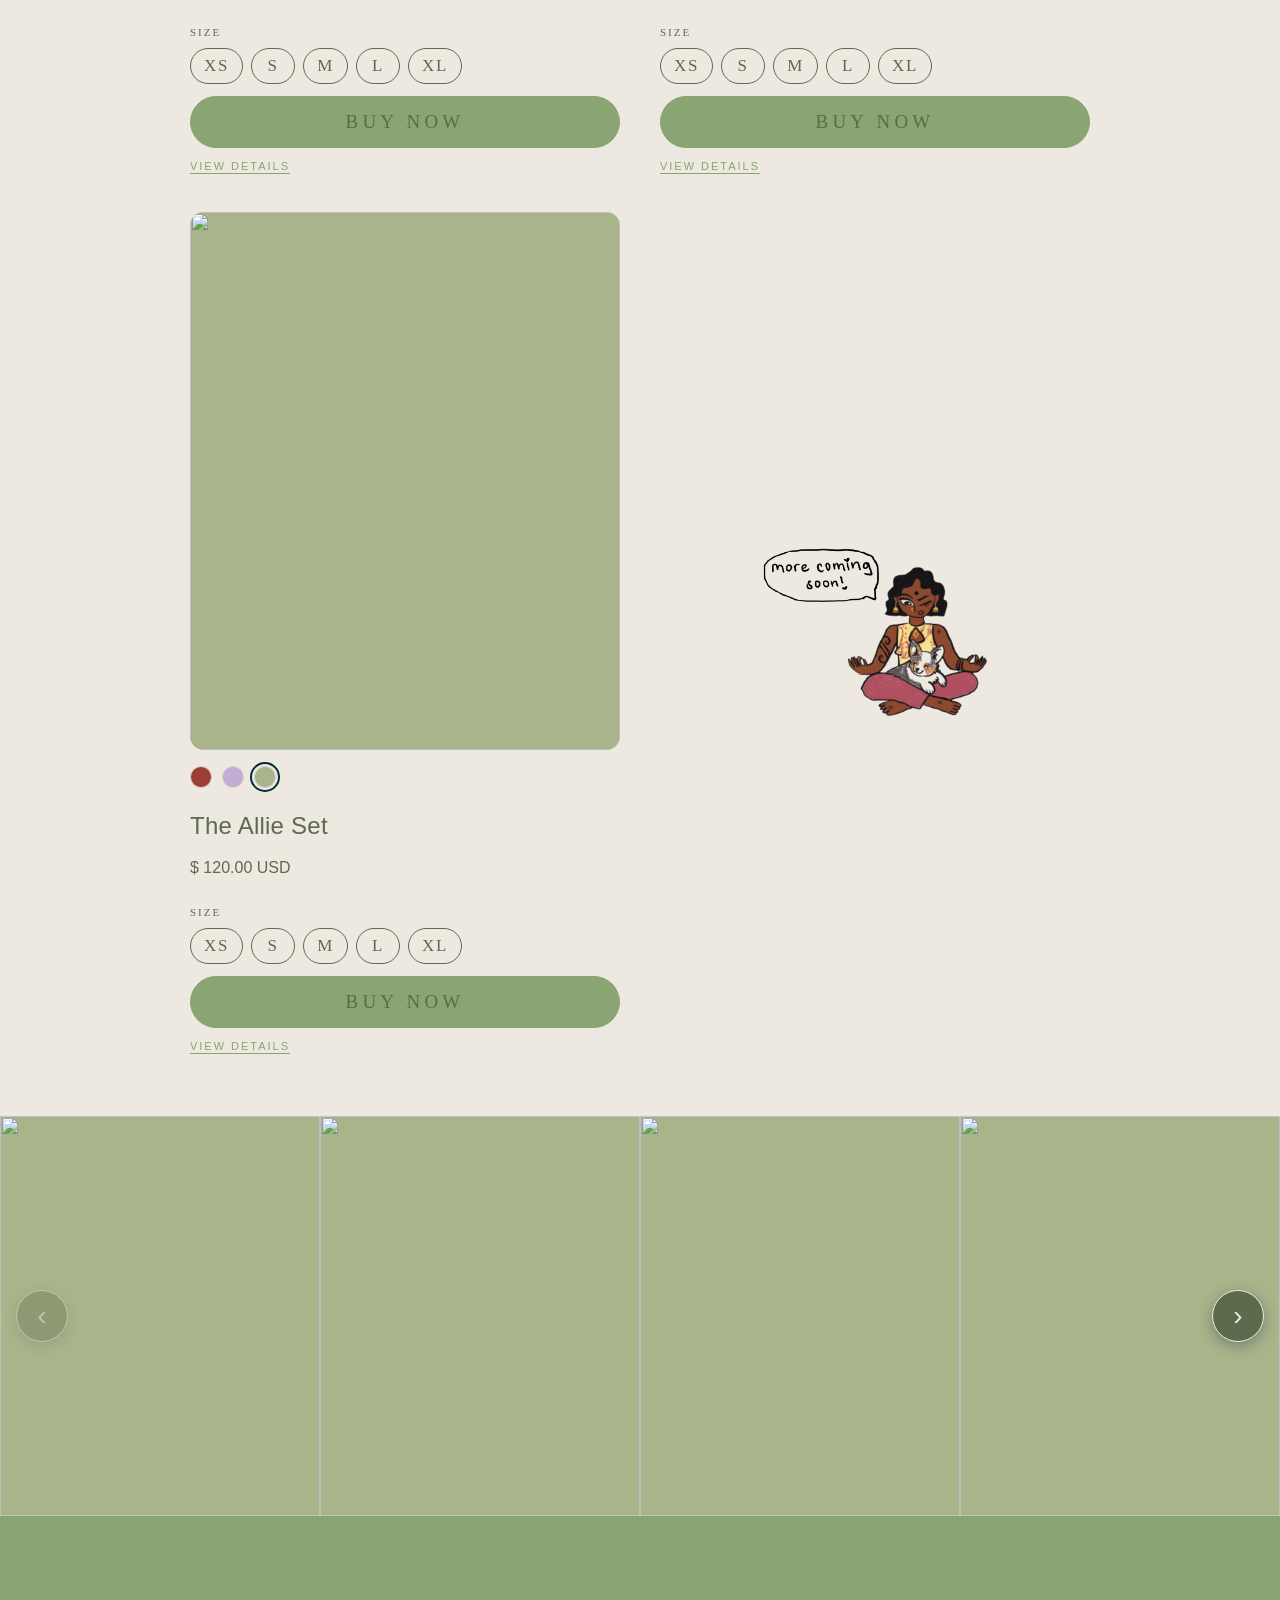
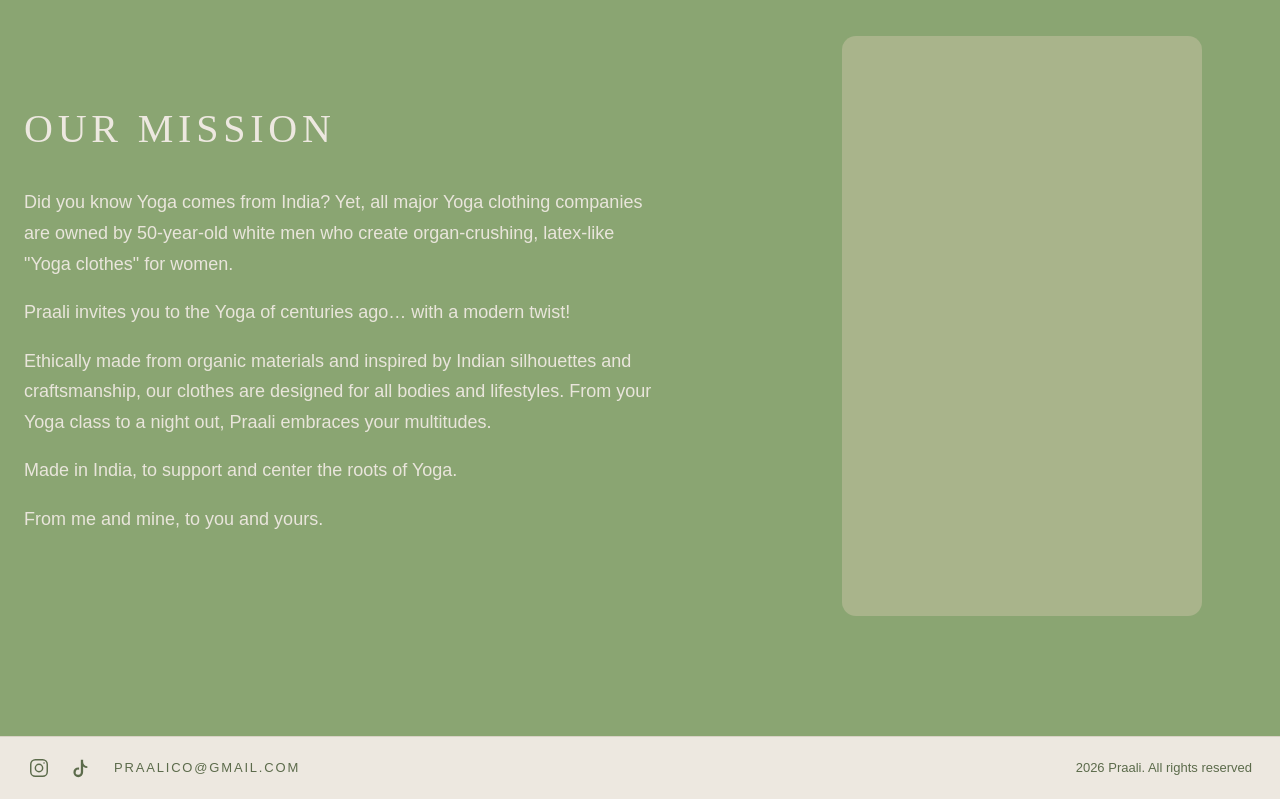
==== commit 4a5138e1: "Sync prototype with latest design tweaks - Center the hero CTA + tagline - Add --brand-green-dark an" ====
--- a/prototype/index.html
+++ b/prototype/index.html
@@ -21,6 +21,7 @@
       --radius-lg: 22px;
       --brand-green: #5C6B4B;
       --brand-green-light: #8AA572;
+      --brand-green-dark: #3F4F32;
       --shadow: 0 2px 12px rgba(0, 44, 57, 0.06);
     }
 
@@ -135,13 +136,14 @@
     .hero-overlay {
       position: absolute;
       bottom: 56px;
-      right: 56px;
+      left: 50%;
+      transform: translateX(-50%);
       display: flex;
       flex-direction: column;
-      align-items: flex-end;
+      align-items: center;
       gap: 18px;
       z-index: 2;
-      text-align: right;
+      text-align: center;
     }
 
     .hero-tagline {
@@ -587,8 +589,8 @@
 
     .btn {
       flex: 1;
-      padding: 16px 18px;
-      font-size: 16px;
+      padding: 14px 18px;
+      font-size: 19px;
       letter-spacing: 0.22em;
       text-transform: uppercase;
       border-radius: 999px;
@@ -630,7 +632,7 @@
 
     .about-grid {
       gap: 64px;
-      max-width: 1100px;
+      max-width: 1360px;
       margin: 0 auto;
     }
 
@@ -649,8 +651,8 @@
     }
     .about-grid {
       display: grid;
-      grid-template-columns: 1fr 1fr;
-      gap: 48px;
+      grid-template-columns: 1.5fr 1fr;
+      gap: 64px;
       align-items: center;
     }
     .about-text h2 {
@@ -665,17 +667,19 @@
     .about-text p {
       color: var(--bg);
       margin-bottom: 18px;
-      font-size: 17px;
-      line-height: 1.65;
+      font-size: 18px;
+      line-height: 1.7;
       opacity: 0.96;
+      max-width: 64ch;
     }
 
     .about-image {
       background: var(--placeholder);
       border-radius: var(--radius);
       aspect-ratio: 9 / 16;
-      max-height: 720px;
+      max-height: 580px;
       width: 100%;
+      max-width: 360px;
       margin: 0 auto;
       display: flex;
       align-items: center;
@@ -846,7 +850,7 @@
     }
     .modal-color-label {
       font-family: "Telugu MN", "Noto Serif Telugu", "Georgia", serif;
-      color: var(--brand-green);
+      color: var(--brand-green-dark);
       font-size: 11px;
       letter-spacing: 0.16em;
       margin: 0;
@@ -862,24 +866,24 @@
       opacity: 0.85;
     }
 
-    .modal-title { font-size: 30px; letter-spacing: 0.04em; margin-bottom: 0; color: var(--brand-green); font-weight: 500; }
+    .modal-title { font-size: 30px; letter-spacing: 0.04em; margin-bottom: 0; color: var(--brand-green-dark); font-weight: 500; }
     .modal-tagline {
       font-size: 14px;
-      color: var(--brand-green);
+      color: var(--brand-green-dark);
       line-height: 1.6;
       margin-bottom: 14px;
     }
     .modal-tagline[hidden] { display: none; }
     .modal-price {
       font-size: 14px;
-      color: var(--brand-green);
+      color: var(--brand-green-dark);
       font-family: "Euphemia UCAS", "Euphemia", "Gadugi", "Segoe UI", "Helvetica Neue", Helvetica, Arial, sans-serif;
       margin: 0;
     }
 
     .modal-fit-note {
       font-size: 14px;
-      color: var(--brand-green);
+      color: var(--brand-green-dark);
       line-height: 1.6;
       margin: 0 0 22px;
     }
@@ -890,7 +894,7 @@
       padding: 0;
       margin: 0 0 22px;
       font-size: 14px;
-      color: var(--brand-green);
+      color: var(--brand-green-dark);
       line-height: 1.7;
     }
     .modal-bullets[hidden] { display: none; }
@@ -924,14 +928,14 @@
 
     .size-options { display: flex; gap: 8px; flex-wrap: wrap; }
     .size-option {
-      padding: 10px 16px;
+      padding: 7px 13px;
       min-width: 44px;
       border: 1px solid var(--brand-green);
       background: var(--bg);
       cursor: pointer;
       border-radius: 999px;
       font-family: "Telugu MN", "Noto Serif Telugu", "Georgia", serif;
-      font-size: 13px;
+      font-size: 17px;
       letter-spacing: 0.1em;
       color: var(--brand-green);
       text-align: center;
@@ -946,7 +950,7 @@
 
     .size-chart-desc {
       font-size: 14px;
-      color: var(--brand-green);
+      color: var(--brand-green-dark);
       line-height: 1.55;
       margin-bottom: 12px;
     }
@@ -954,7 +958,7 @@
     .size-chart-unit {
       font-family: "Telugu MN", "Noto Serif Telugu", "Georgia", serif;
       font-size: 11px;
-      color: var(--brand-green);
+      color: var(--brand-green-dark);
       letter-spacing: 0.16em;
       margin-bottom: 12px;
     }
@@ -968,14 +972,14 @@
       font-size: 15px;
       letter-spacing: 0.04em;
       margin-bottom: 8px;
-      color: var(--brand-green);
+      color: var(--brand-green-dark);
       font-weight: 500;
     }
 
     .size-chart-footer p {
       font-family: "Telugu MN", "Noto Serif Telugu", "Georgia", serif;
       font-size: 11px;
-      color: var(--brand-green-light);
+      color: var(--brand-green);
       line-height: 1.7;
       letter-spacing: 0.12em;
     }
@@ -1208,7 +1212,6 @@
           </article>
 
           <aside class="product-aside" aria-hidden="true">
-            <div class="speech-bubble">More coming soon babe!</div>
             <img class="character-illustration" src="assets/illustration.png" alt="" />
           </aside>
         </div>
@@ -1316,14 +1319,14 @@
   <footer class="site-footer">
     <div class="footer-inner">
       <div class="footer-social">
-        <a href="https://www.instagram.com/" target="_blank" rel="noopener" aria-label="Instagram" class="footer-icon">
+        <a href="https://www.instagram.com/praali.yoga/" target="_blank" rel="noopener" aria-label="Instagram @praali.yoga" class="footer-icon">
           <svg viewBox="0 0 24 24" width="22" height="22" fill="none" stroke="currentColor" stroke-width="1.6" stroke-linecap="round" stroke-linejoin="round">
             <rect x="3" y="3" width="18" height="18" rx="5" />
             <circle cx="12" cy="12" r="4" />
             <circle cx="17.5" cy="6.5" r="0.9" fill="currentColor" stroke="none" />
           </svg>
         </a>
-        <a href="https://www.tiktok.com/" target="_blank" rel="noopener" aria-label="TikTok" class="footer-icon">
+        <a href="https://www.tiktok.com/@praali.yoga" target="_blank" rel="noopener" aria-label="TikTok @praali.yoga" class="footer-icon">
           <svg viewBox="0 0 24 24" width="22" height="22" fill="currentColor">
             <path d="M16.5 3v2.4a4.6 4.6 0 0 0 4.6 4.6V12a7 7 0 0 1-4.6-1.7v6.4a5.3 5.3 0 1 1-5.3-5.3c.3 0 .6 0 .9.1v2.5a2.8 2.8 0 1 0 1.9 2.7V3h2.5z"/>
           </svg>
